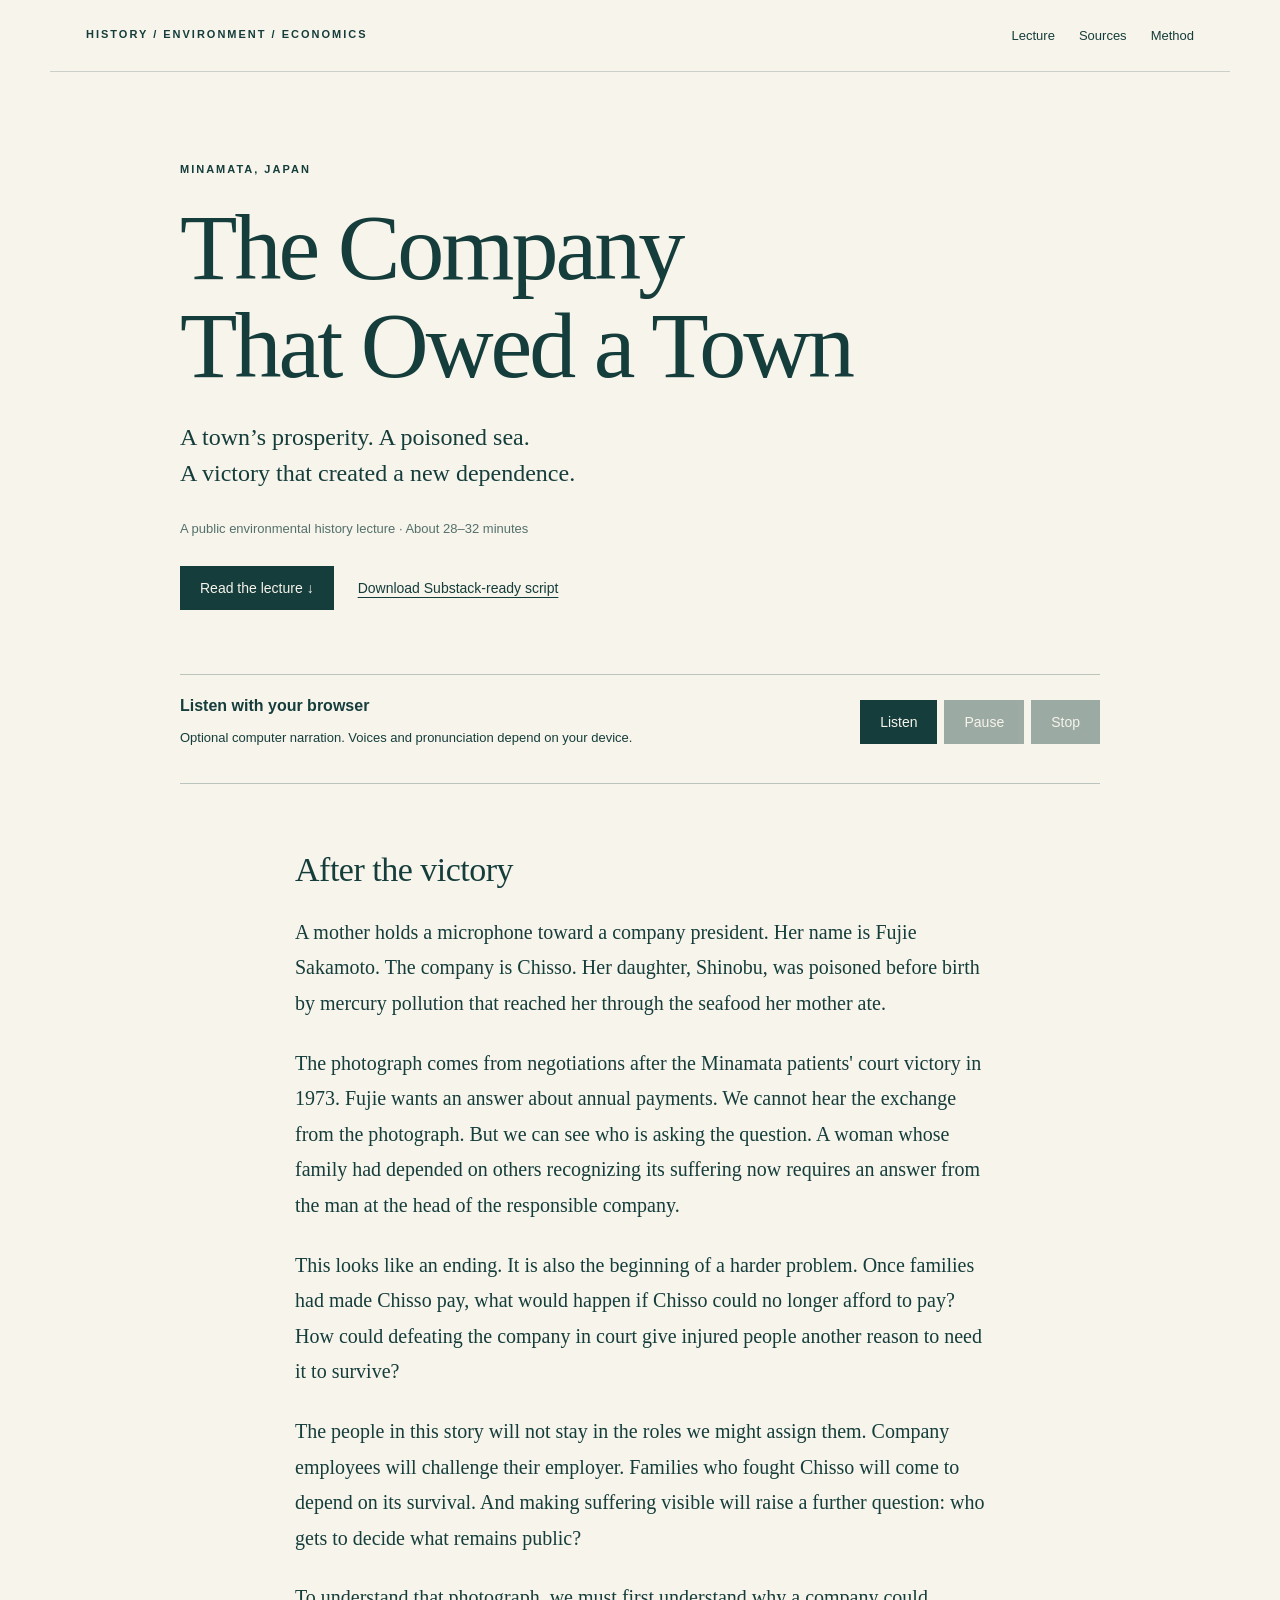
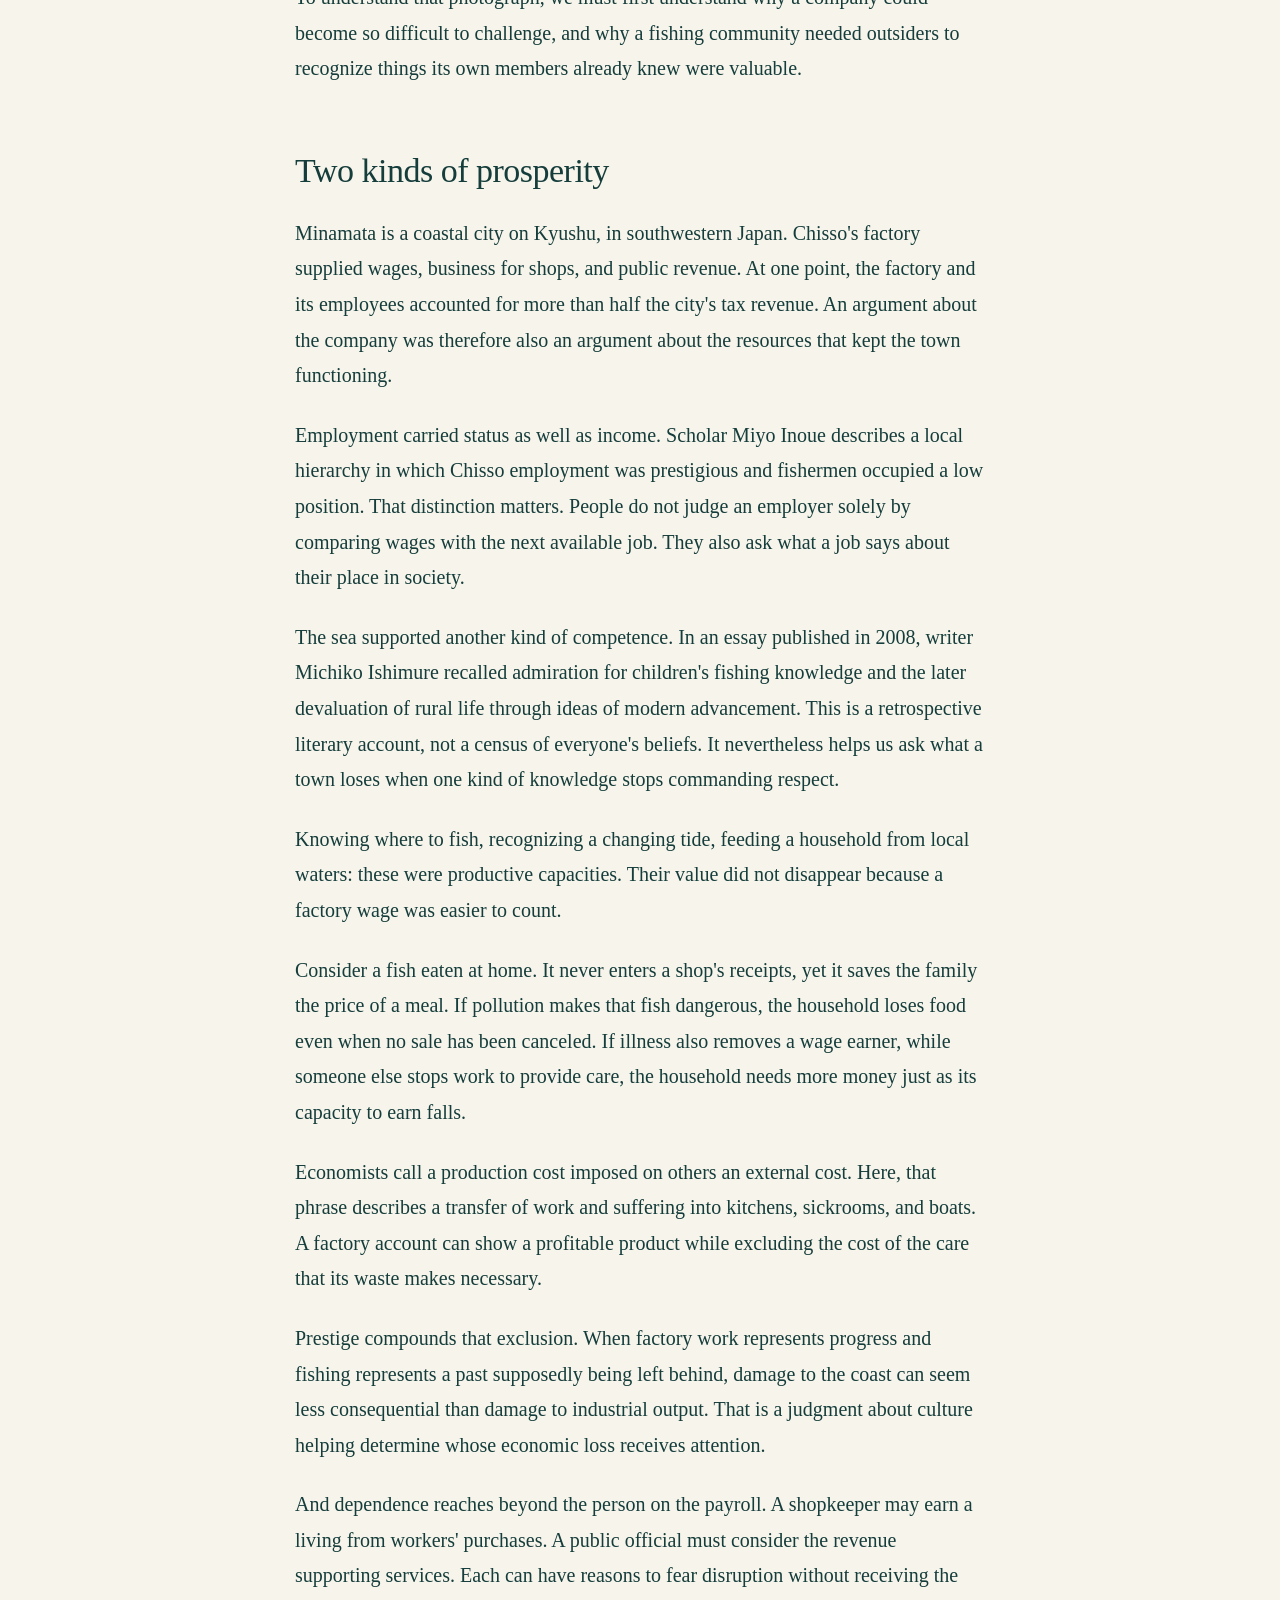
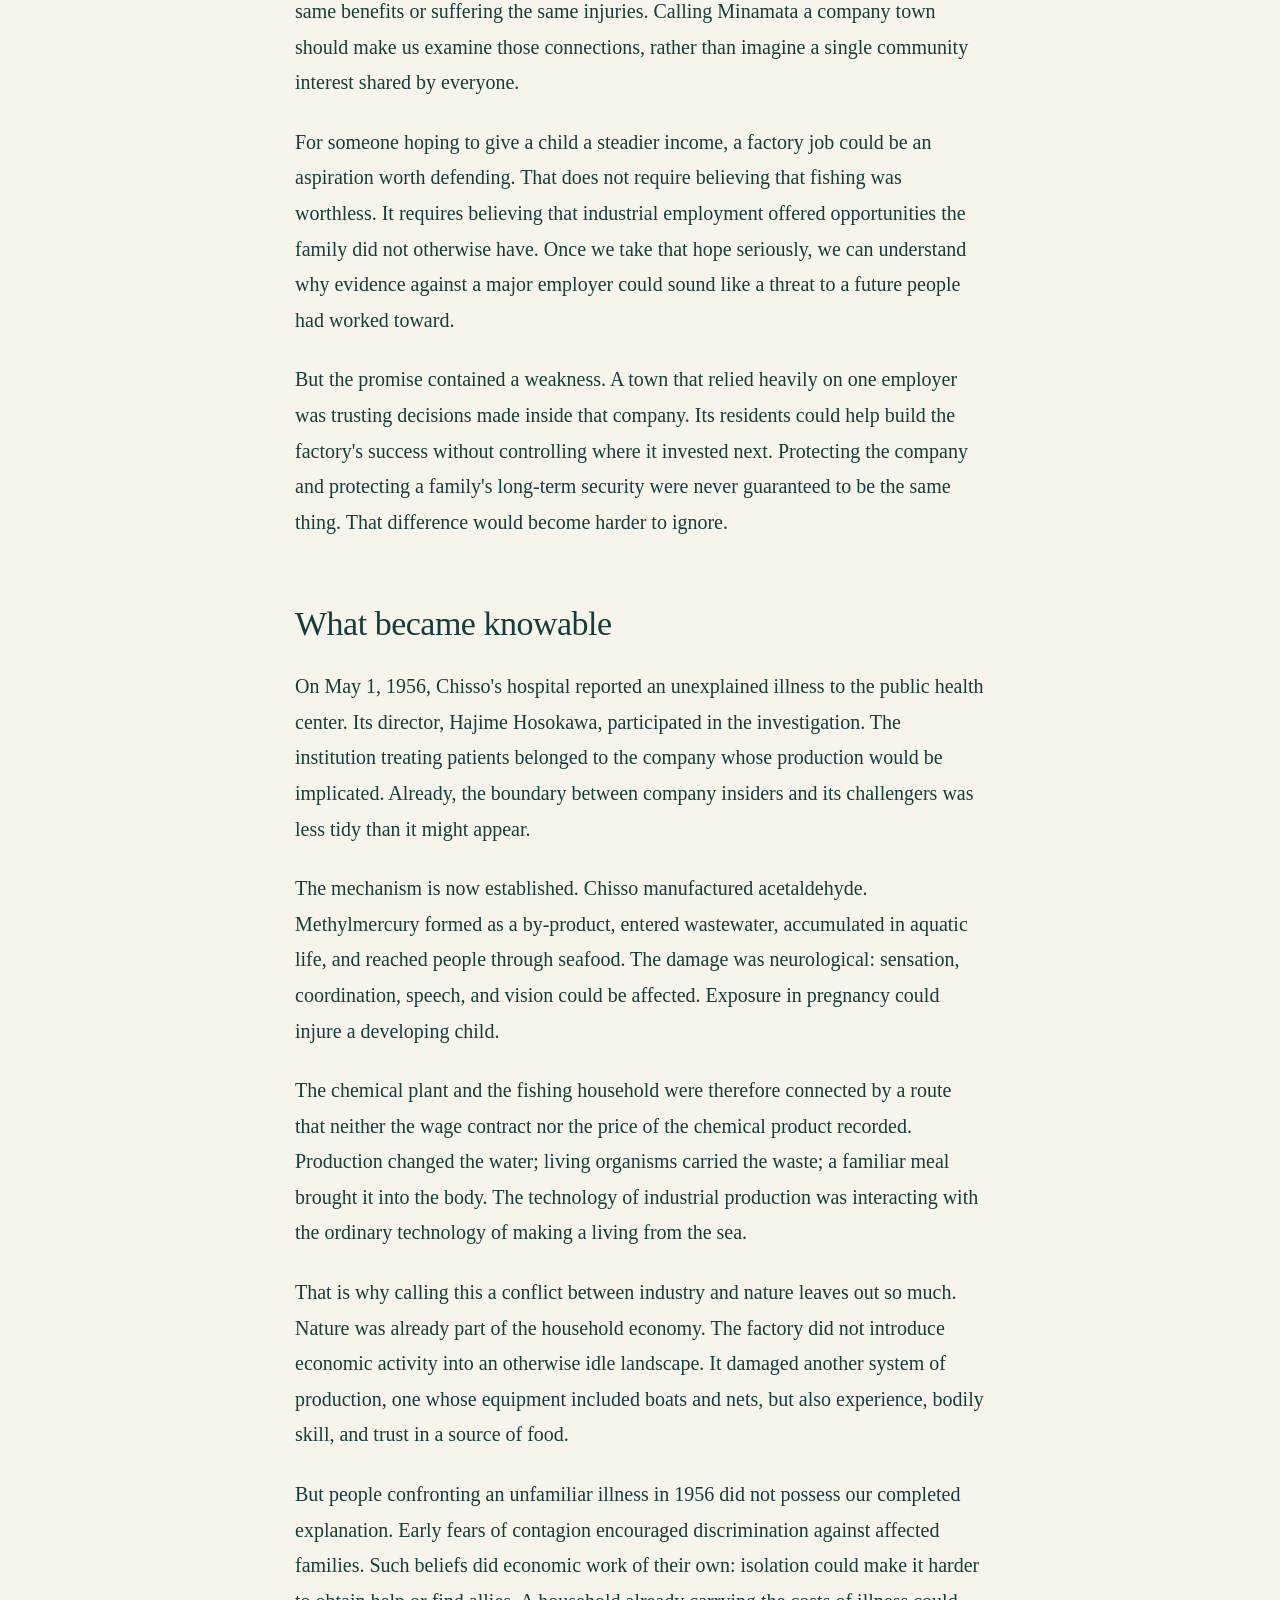
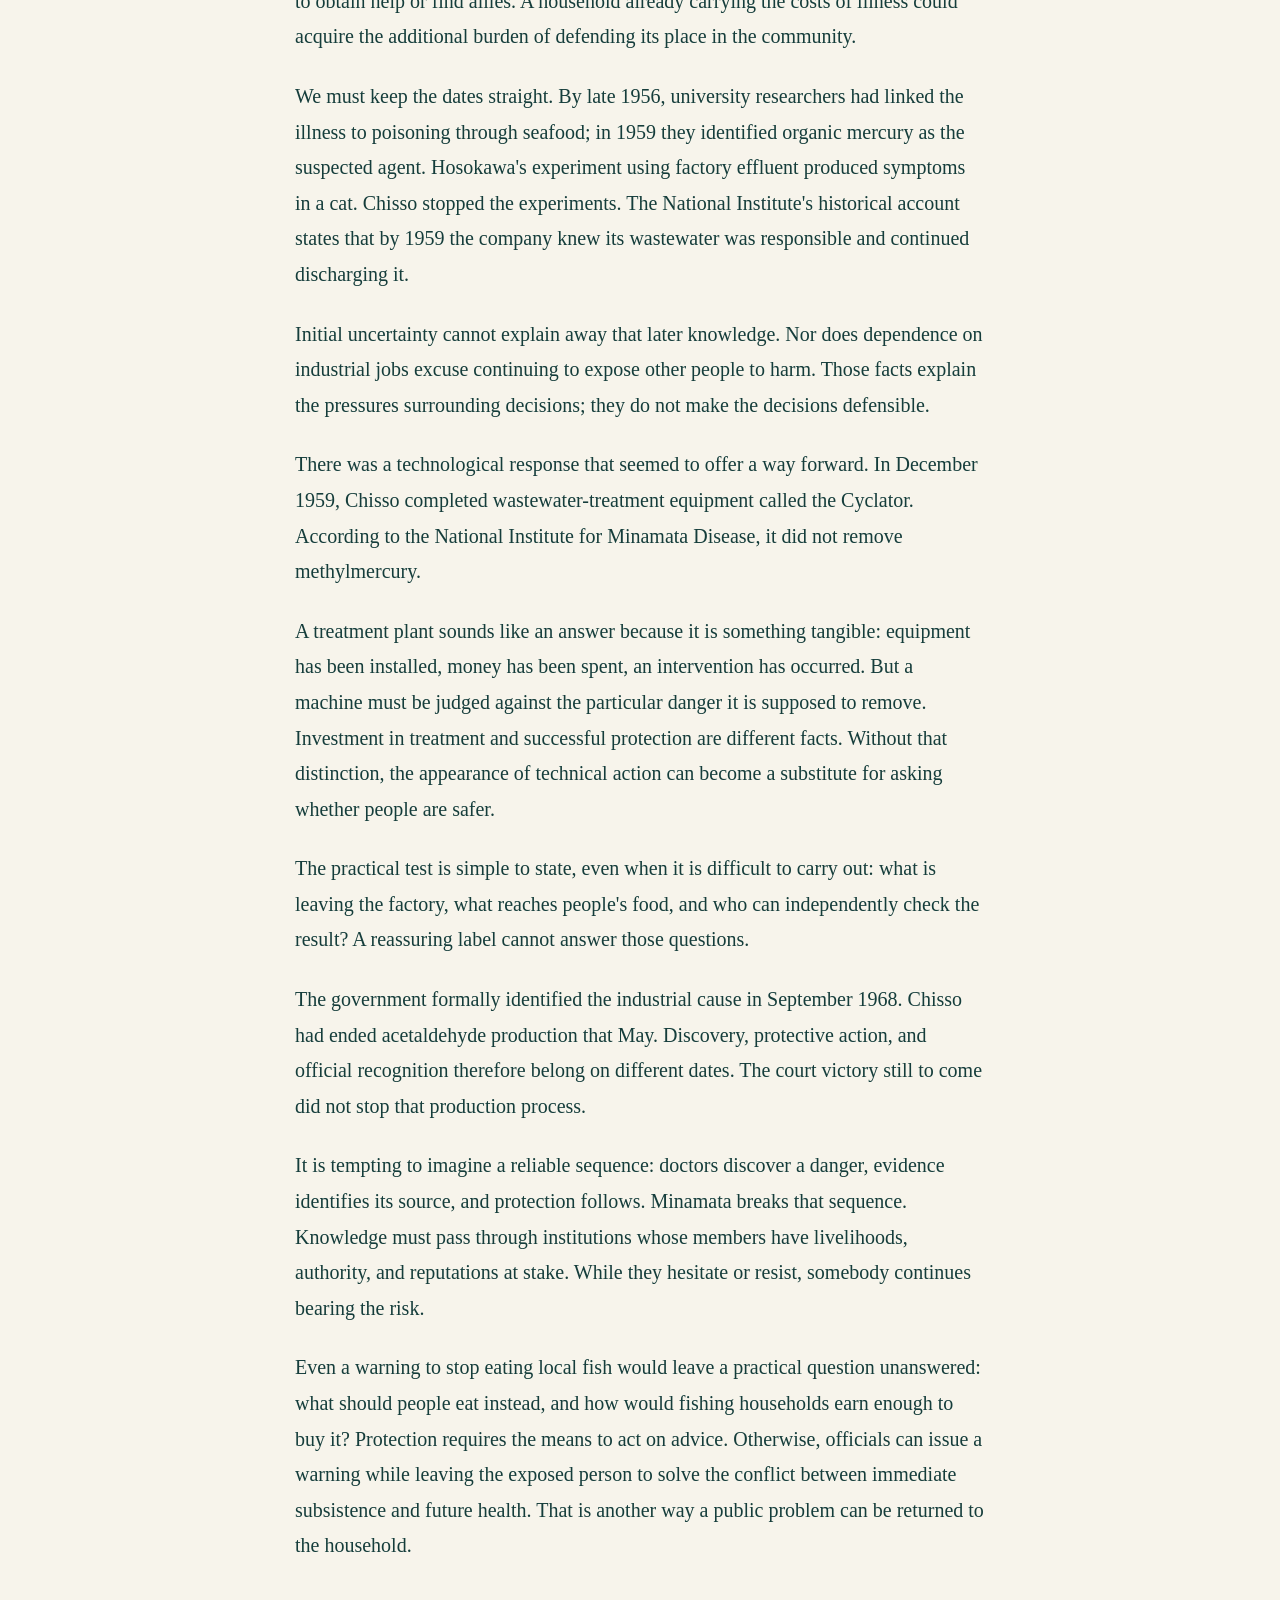
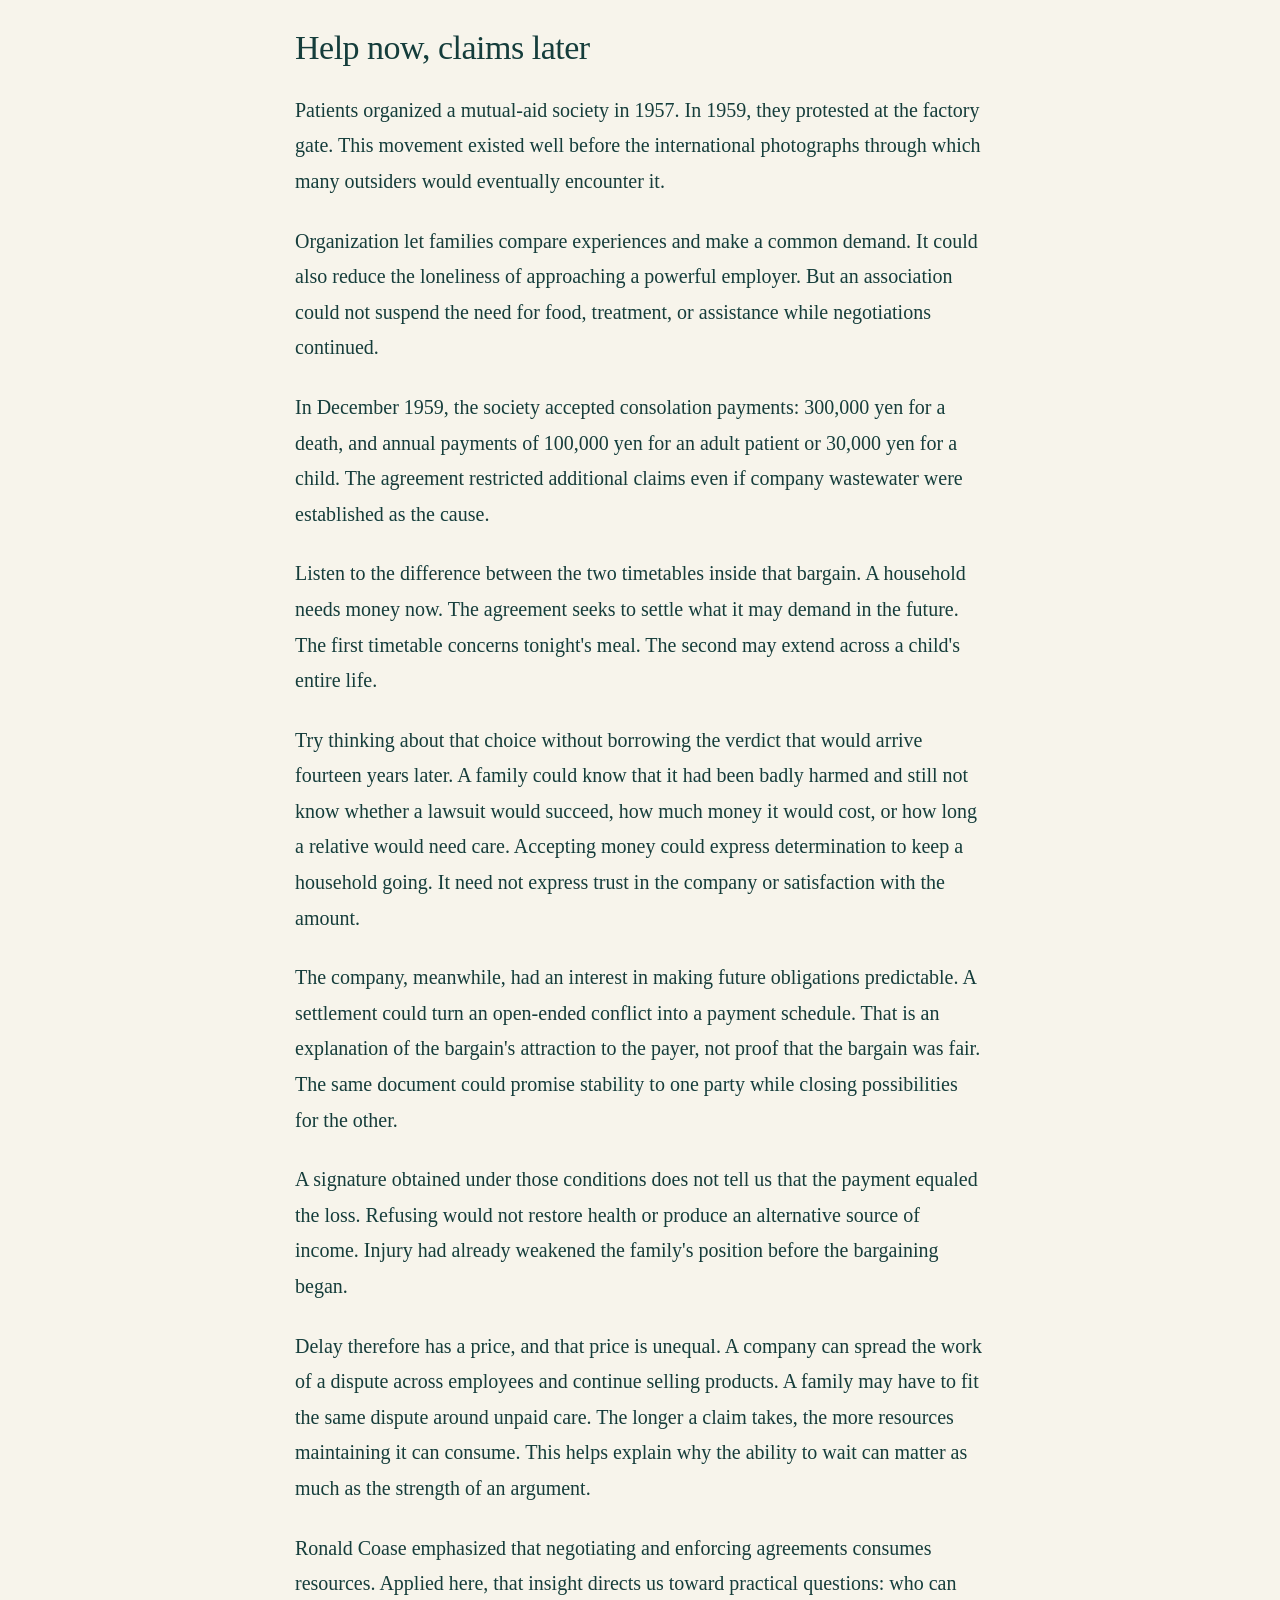
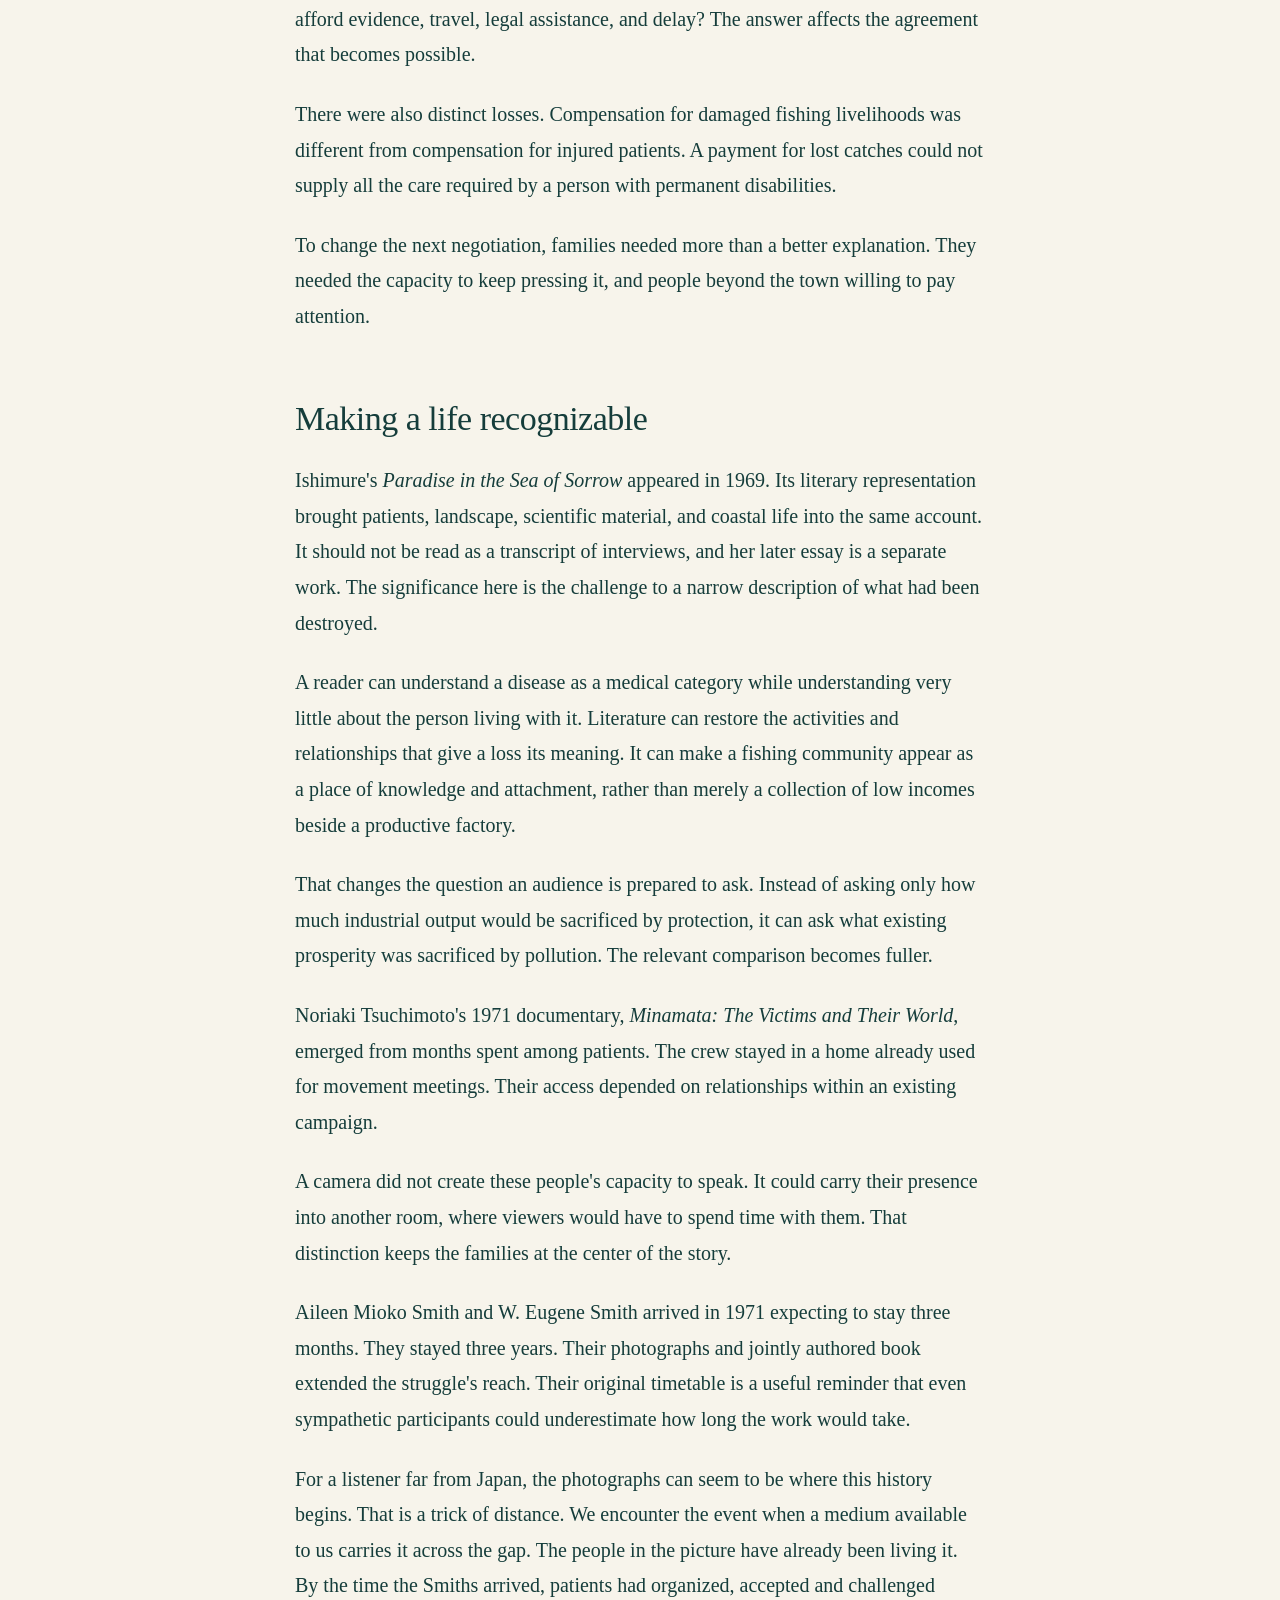
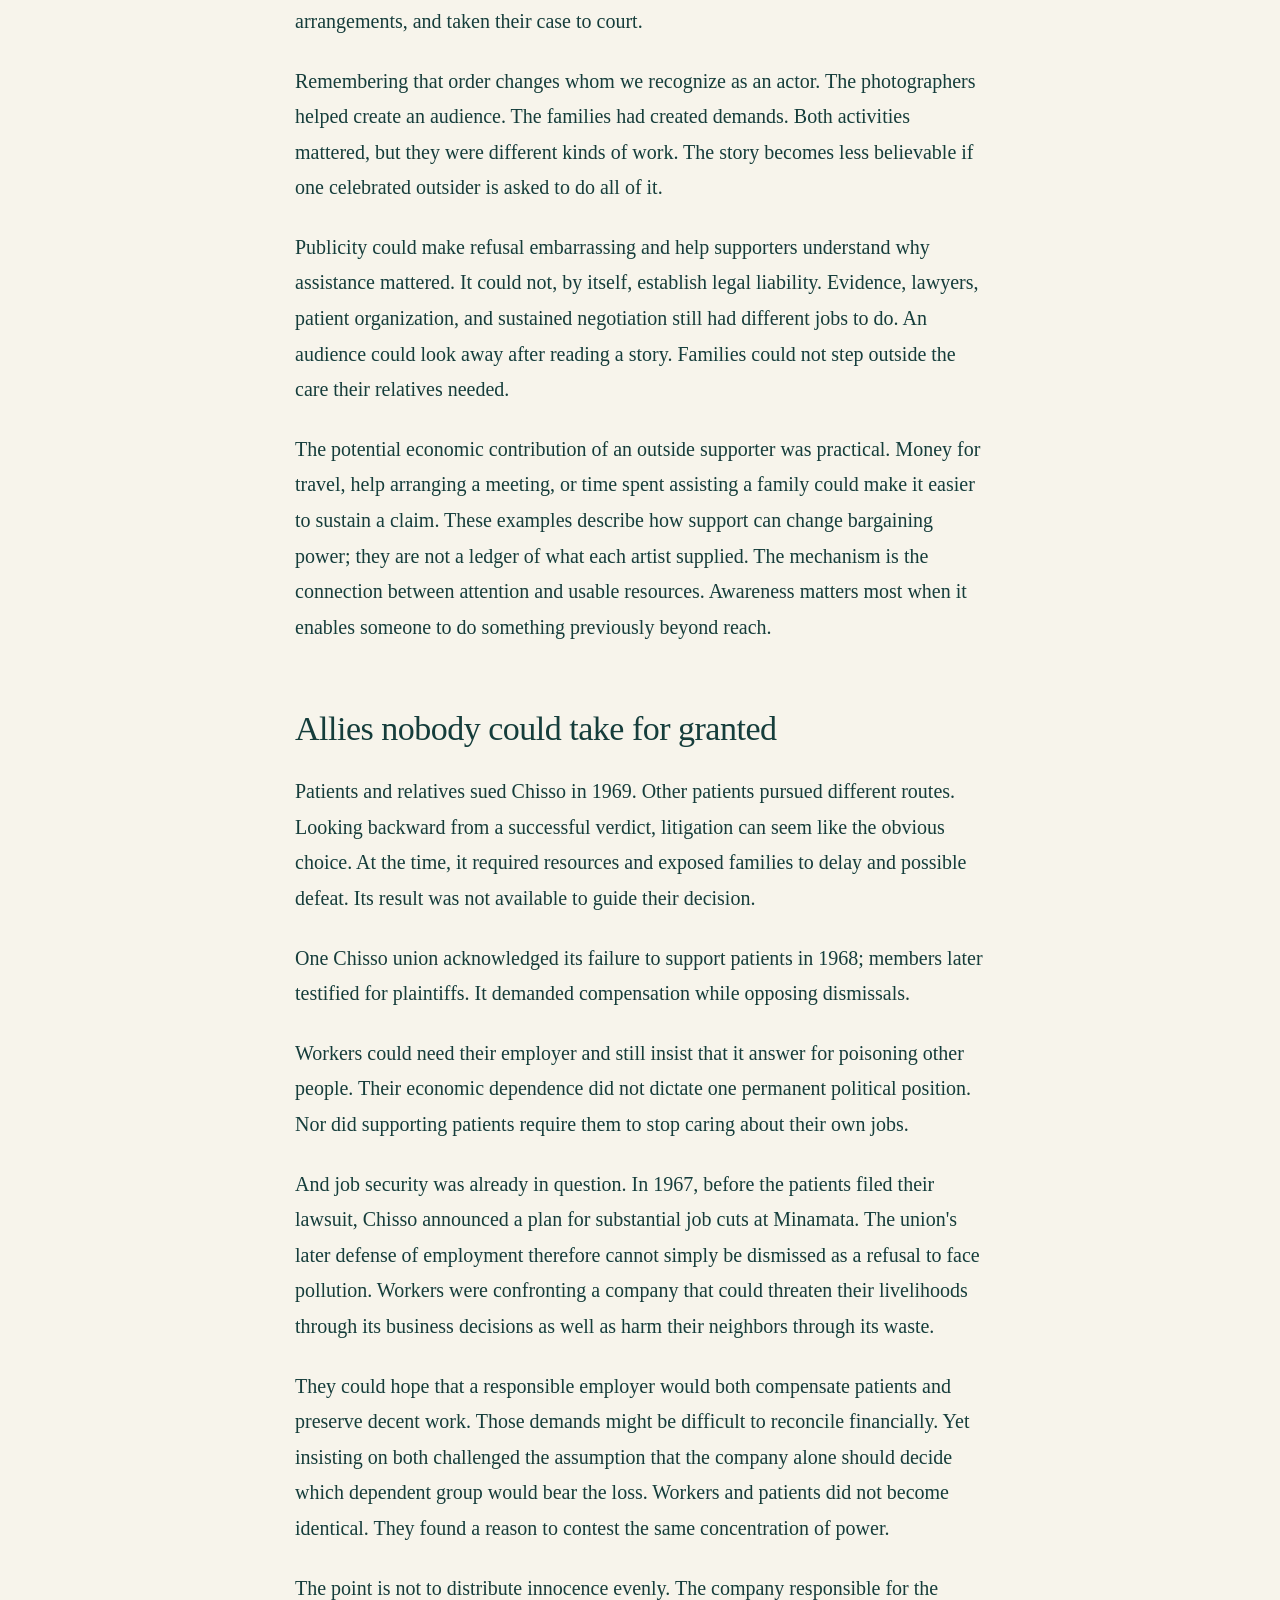
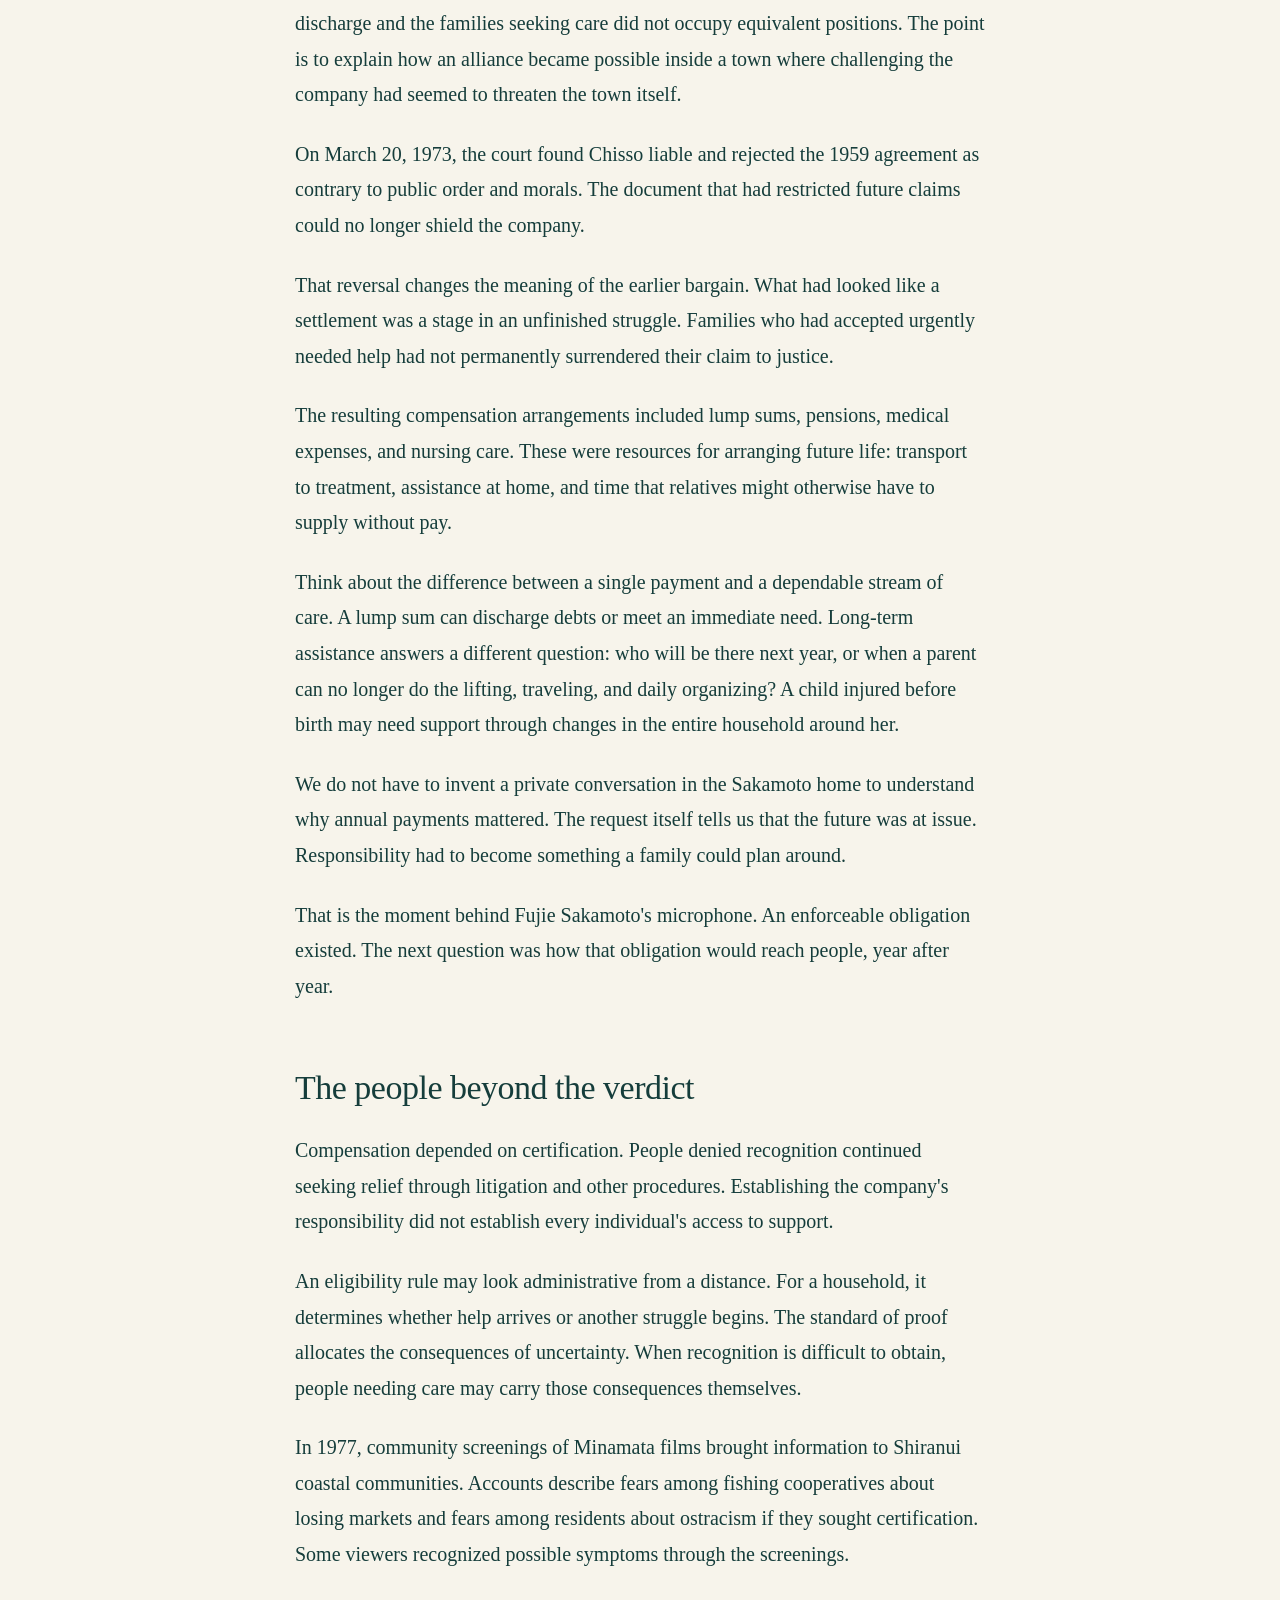
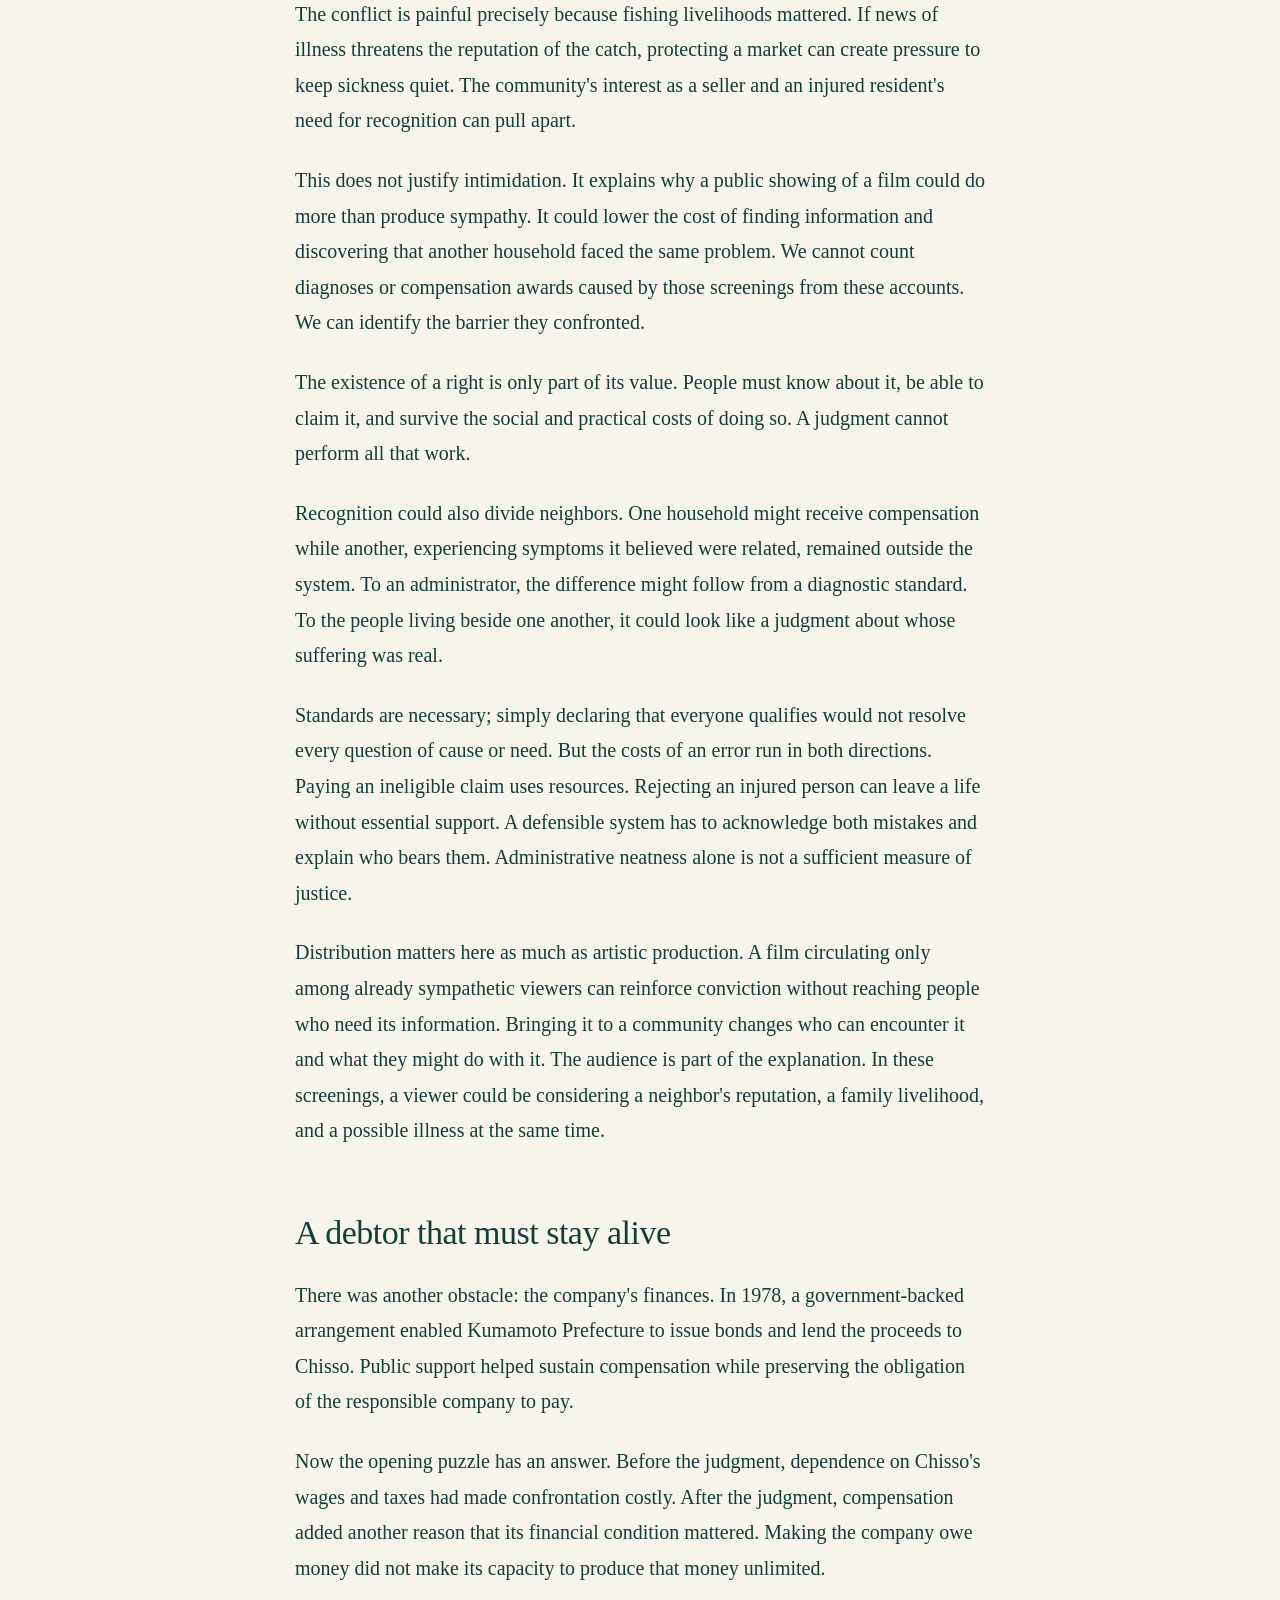
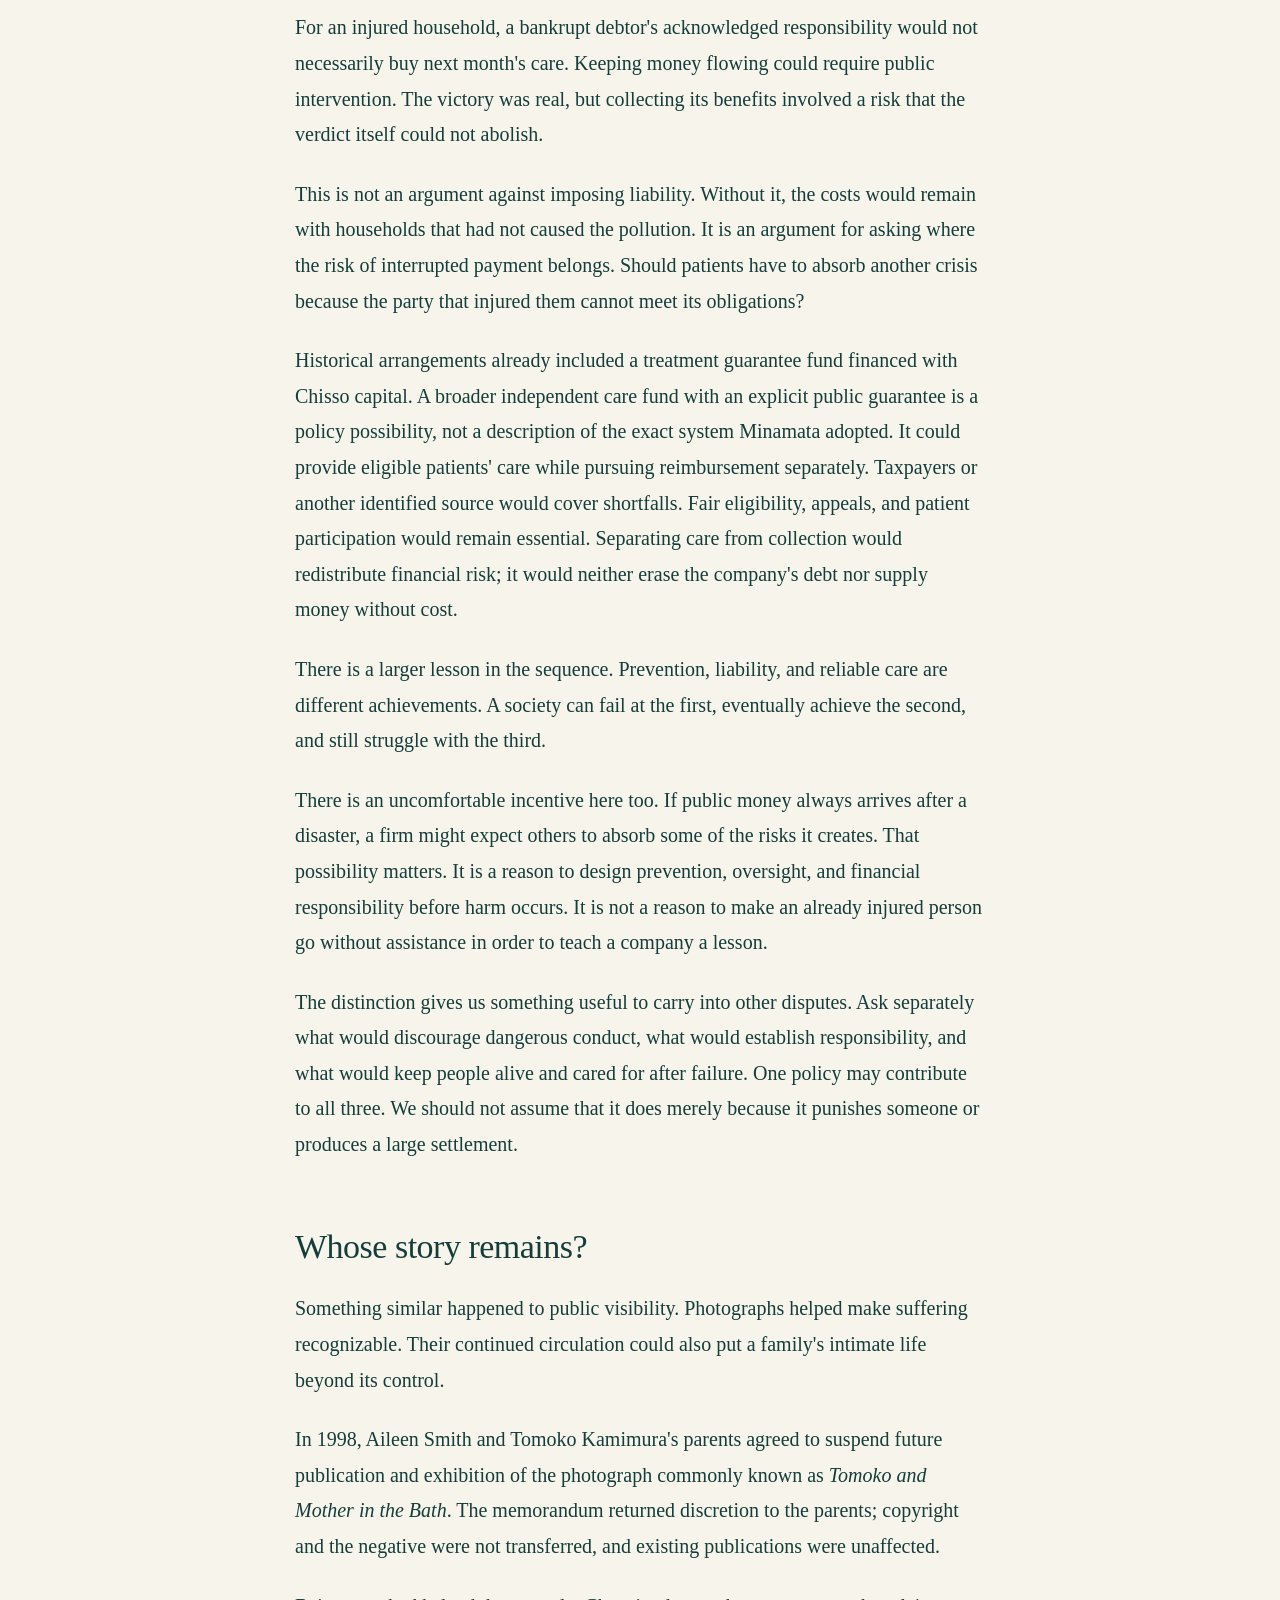
==== minamata-lecture/index.html @ d7a11fad "Add revised Minamata lecture, scripts, and browser narration" ====
<!doctype html><html lang="en"><head><meta charset="utf-8"><meta name="viewport" content="width=device-width,initial-scale=1"><meta name="description" content="An environmental economics lecture about Minamata, cultural change, and why compensation could not finish the work of justice."><title>The Company That Owed a Town</title><link rel="stylesheet" href="style.css"></head><body><a class="skip" href="#lecture">Skip to lecture</a><header><a class="brand" href="#">HISTORY / ENVIRONMENT / ECONOMICS</a><nav><a href="#lecture">Lecture</a><a href="#sources">Sources</a><a href="#method">Method</a></nav></header><main><section class="hero"><p class="eyebrow">MINAMATA, JAPAN</p><h1>The Company<br>That Owed a Town</h1><p class="dek">A town’s prosperity. A poisoned sea.<br>A victory that created a new dependence.</p><div class="meta">A public environmental history lecture · About 28–32 minutes</div><a class="primary" href="#lecture">Read the lecture <span aria-hidden="true">↓</span></a><a class="download" href="substack-ready.md" download>Download Substack-ready script</a></section><section class="audio" aria-label="Browser narration"><div><strong>Listen with your browser</strong><p>Optional computer narration. Voices and pronunciation depend on your device.</p></div><div class="controls"><button id="listen">Listen</button><button id="pause" disabled>Pause</button><button id="stop" disabled>Stop</button></div><p id="audio-status" role="status"></p></section><article id="lecture"><h2 id="section-1">After the victory</h2>
<p>A mother holds a microphone toward a company president. Her name is Fujie Sakamoto. The company is Chisso. Her daughter, Shinobu, was poisoned before birth by mercury pollution that reached her through the seafood her mother ate.</p>
<p>The photograph comes from negotiations after the Minamata patients' court victory in 1973. Fujie wants an answer about annual payments. We cannot hear the exchange from the photograph. But we can see who is asking the question. A woman whose family had depended on others recognizing its suffering now requires an answer from the man at the head of the responsible company.</p>
<p>This looks like an ending. It is also the beginning of a harder problem. Once families had made Chisso pay, what would happen if Chisso could no longer afford to pay? How could defeating the company in court give injured people another reason to need it to survive?</p>
<p>The people in this story will not stay in the roles we might assign them. Company employees will challenge their employer. Families who fought Chisso will come to depend on its survival. And making suffering visible will raise a further question: who gets to decide what remains public?</p>
<p>To understand that photograph, we must first understand why a company could become so difficult to challenge, and why a fishing community needed outsiders to recognize things its own members already knew were valuable.</p>
<h2 id="section-2">Two kinds of prosperity</h2>
<p>Minamata is a coastal city on Kyushu, in southwestern Japan. Chisso's factory supplied wages, business for shops, and public revenue. At one point, the factory and its employees accounted for more than half the city's tax revenue. An argument about the company was therefore also an argument about the resources that kept the town functioning.</p>
<p>Employment carried status as well as income. Scholar Miyo Inoue describes a local hierarchy in which Chisso employment was prestigious and fishermen occupied a low position. That distinction matters. People do not judge an employer solely by comparing wages with the next available job. They also ask what a job says about their place in society.</p>
<p>The sea supported another kind of competence. In an essay published in 2008, writer Michiko Ishimure recalled admiration for children's fishing knowledge and the later devaluation of rural life through ideas of modern advancement. This is a retrospective literary account, not a census of everyone's beliefs. It nevertheless helps us ask what a town loses when one kind of knowledge stops commanding respect.</p>
<p>Knowing where to fish, recognizing a changing tide, feeding a household from local waters: these were productive capacities. Their value did not disappear because a factory wage was easier to count.</p>
<p>Consider a fish eaten at home. It never enters a shop's receipts, yet it saves the family the price of a meal. If pollution makes that fish dangerous, the household loses food even when no sale has been canceled. If illness also removes a wage earner, while someone else stops work to provide care, the household needs more money just as its capacity to earn falls.</p>
<p>Economists call a production cost imposed on others an external cost. Here, that phrase describes a transfer of work and suffering into kitchens, sickrooms, and boats. A factory account can show a profitable product while excluding the cost of the care that its waste makes necessary.</p>
<p>Prestige compounds that exclusion. When factory work represents progress and fishing represents a past supposedly being left behind, damage to the coast can seem less consequential than damage to industrial output. That is a judgment about culture helping determine whose economic loss receives attention.</p>
<p>And dependence reaches beyond the person on the payroll. A shopkeeper may earn a living from workers' purchases. A public official must consider the revenue supporting services. Each can have reasons to fear disruption without receiving the same benefits or suffering the same injuries. Calling Minamata a company town should make us examine those connections, rather than imagine a single community interest shared by everyone.</p>
<p>For someone hoping to give a child a steadier income, a factory job could be an aspiration worth defending. That does not require believing that fishing was worthless. It requires believing that industrial employment offered opportunities the family did not otherwise have. Once we take that hope seriously, we can understand why evidence against a major employer could sound like a threat to a future people had worked toward.</p>
<p>But the promise contained a weakness. A town that relied heavily on one employer was trusting decisions made inside that company. Its residents could help build the factory's success without controlling where it invested next. Protecting the company and protecting a family's long-term security were never guaranteed to be the same thing. That difference would become harder to ignore.</p>
<h2 id="section-3">What became knowable</h2>
<p>On May 1, 1956, Chisso's hospital reported an unexplained illness to the public health center. Its director, Hajime Hosokawa, participated in the investigation. The institution treating patients belonged to the company whose production would be implicated. Already, the boundary between company insiders and its challengers was less tidy than it might appear.</p>
<p>The mechanism is now established. Chisso manufactured acetaldehyde. Methylmercury formed as a by-product, entered wastewater, accumulated in aquatic life, and reached people through seafood. The damage was neurological: sensation, coordination, speech, and vision could be affected. Exposure in pregnancy could injure a developing child.</p>
<p>The chemical plant and the fishing household were therefore connected by a route that neither the wage contract nor the price of the chemical product recorded. Production changed the water; living organisms carried the waste; a familiar meal brought it into the body. The technology of industrial production was interacting with the ordinary technology of making a living from the sea.</p>
<p>That is why calling this a conflict between industry and nature leaves out so much. Nature was already part of the household economy. The factory did not introduce economic activity into an otherwise idle landscape. It damaged another system of production, one whose equipment included boats and nets, but also experience, bodily skill, and trust in a source of food.</p>
<p>But people confronting an unfamiliar illness in 1956 did not possess our completed explanation. Early fears of contagion encouraged discrimination against affected families. Such beliefs did economic work of their own: isolation could make it harder to obtain help or find allies. A household already carrying the costs of illness could acquire the additional burden of defending its place in the community.</p>
<p>We must keep the dates straight. By late 1956, university researchers had linked the illness to poisoning through seafood; in 1959 they identified organic mercury as the suspected agent. Hosokawa's experiment using factory effluent produced symptoms in a cat. Chisso stopped the experiments. The National Institute's historical account states that by 1959 the company knew its wastewater was responsible and continued discharging it.</p>
<p>Initial uncertainty cannot explain away that later knowledge. Nor does dependence on industrial jobs excuse continuing to expose other people to harm. Those facts explain the pressures surrounding decisions; they do not make the decisions defensible.</p>
<p>There was a technological response that seemed to offer a way forward. In December 1959, Chisso completed wastewater-treatment equipment called the Cyclator. According to the National Institute for Minamata Disease, it did not remove methylmercury.</p>
<p>A treatment plant sounds like an answer because it is something tangible: equipment has been installed, money has been spent, an intervention has occurred. But a machine must be judged against the particular danger it is supposed to remove. Investment in treatment and successful protection are different facts. Without that distinction, the appearance of technical action can become a substitute for asking whether people are safer.</p>
<p>The practical test is simple to state, even when it is difficult to carry out: what is leaving the factory, what reaches people's food, and who can independently check the result? A reassuring label cannot answer those questions.</p>
<p>The government formally identified the industrial cause in September 1968. Chisso had ended acetaldehyde production that May. Discovery, protective action, and official recognition therefore belong on different dates. The court victory still to come did not stop that production process.</p>
<p>It is tempting to imagine a reliable sequence: doctors discover a danger, evidence identifies its source, and protection follows. Minamata breaks that sequence. Knowledge must pass through institutions whose members have livelihoods, authority, and reputations at stake. While they hesitate or resist, somebody continues bearing the risk.</p>
<p>Even a warning to stop eating local fish would leave a practical question unanswered: what should people eat instead, and how would fishing households earn enough to buy it? Protection requires the means to act on advice. Otherwise, officials can issue a warning while leaving the exposed person to solve the conflict between immediate subsistence and future health. That is another way a public problem can be returned to the household.</p>
<h2 id="section-4">Help now, claims later</h2>
<p>Patients organized a mutual-aid society in 1957. In 1959, they protested at the factory gate. This movement existed well before the international photographs through which many outsiders would eventually encounter it.</p>
<p>Organization let families compare experiences and make a common demand. It could also reduce the loneliness of approaching a powerful employer. But an association could not suspend the need for food, treatment, or assistance while negotiations continued.</p>
<p>In December 1959, the society accepted consolation payments: 300,000 yen for a death, and annual payments of 100,000 yen for an adult patient or 30,000 yen for a child. The agreement restricted additional claims even if company wastewater were established as the cause.</p>
<p>Listen to the difference between the two timetables inside that bargain. A household needs money now. The agreement seeks to settle what it may demand in the future. The first timetable concerns tonight's meal. The second may extend across a child's entire life.</p>
<p>Try thinking about that choice without borrowing the verdict that would arrive fourteen years later. A family could know that it had been badly harmed and still not know whether a lawsuit would succeed, how much money it would cost, or how long a relative would need care. Accepting money could express determination to keep a household going. It need not express trust in the company or satisfaction with the amount.</p>
<p>The company, meanwhile, had an interest in making future obligations predictable. A settlement could turn an open-ended conflict into a payment schedule. That is an explanation of the bargain's attraction to the payer, not proof that the bargain was fair. The same document could promise stability to one party while closing possibilities for the other.</p>
<p>A signature obtained under those conditions does not tell us that the payment equaled the loss. Refusing would not restore health or produce an alternative source of income. Injury had already weakened the family's position before the bargaining began.</p>
<p>Delay therefore has a price, and that price is unequal. A company can spread the work of a dispute across employees and continue selling products. A family may have to fit the same dispute around unpaid care. The longer a claim takes, the more resources maintaining it can consume. This helps explain why the ability to wait can matter as much as the strength of an argument.</p>
<p>Ronald Coase emphasized that negotiating and enforcing agreements consumes resources. Applied here, that insight directs us toward practical questions: who can afford evidence, travel, legal assistance, and delay? The answer affects the agreement that becomes possible.</p>
<p>There were also distinct losses. Compensation for damaged fishing livelihoods was different from compensation for injured patients. A payment for lost catches could not supply all the care required by a person with permanent disabilities.</p>
<p>To change the next negotiation, families needed more than a better explanation. They needed the capacity to keep pressing it, and people beyond the town willing to pay attention.</p>
<h2 id="section-5">Making a life recognizable</h2>
<p>Ishimure's <em>Paradise in the Sea of Sorrow</em> appeared in 1969. Its literary representation brought patients, landscape, scientific material, and coastal life into the same account. It should not be read as a transcript of interviews, and her later essay is a separate work. The significance here is the challenge to a narrow description of what had been destroyed.</p>
<p>A reader can understand a disease as a medical category while understanding very little about the person living with it. Literature can restore the activities and relationships that give a loss its meaning. It can make a fishing community appear as a place of knowledge and attachment, rather than merely a collection of low incomes beside a productive factory.</p>
<p>That changes the question an audience is prepared to ask. Instead of asking only how much industrial output would be sacrificed by protection, it can ask what existing prosperity was sacrificed by pollution. The relevant comparison becomes fuller.</p>
<p>Noriaki Tsuchimoto's 1971 documentary, <em>Minamata: The Victims and Their World</em>, emerged from months spent among patients. The crew stayed in a home already used for movement meetings. Their access depended on relationships within an existing campaign.</p>
<p>A camera did not create these people's capacity to speak. It could carry their presence into another room, where viewers would have to spend time with them. That distinction keeps the families at the center of the story.</p>
<p>Aileen Mioko Smith and W. Eugene Smith arrived in 1971 expecting to stay three months. They stayed three years. Their photographs and jointly authored book extended the struggle's reach. Their original timetable is a useful reminder that even sympathetic participants could underestimate how long the work would take.</p>
<p>For a listener far from Japan, the photographs can seem to be where this history begins. That is a trick of distance. We encounter the event when a medium available to us carries it across the gap. The people in the picture have already been living it. By the time the Smiths arrived, patients had organized, accepted and challenged arrangements, and taken their case to court.</p>
<p>Remembering that order changes whom we recognize as an actor. The photographers helped create an audience. The families had created demands. Both activities mattered, but they were different kinds of work. The story becomes less believable if one celebrated outsider is asked to do all of it.</p>
<p>Publicity could make refusal embarrassing and help supporters understand why assistance mattered. It could not, by itself, establish legal liability. Evidence, lawyers, patient organization, and sustained negotiation still had different jobs to do. An audience could look away after reading a story. Families could not step outside the care their relatives needed.</p>
<p>The potential economic contribution of an outside supporter was practical. Money for travel, help arranging a meeting, or time spent assisting a family could make it easier to sustain a claim. These examples describe how support can change bargaining power; they are not a ledger of what each artist supplied. The mechanism is the connection between attention and usable resources. Awareness matters most when it enables someone to do something previously beyond reach.</p>
<h2 id="section-6">Allies nobody could take for granted</h2>
<p>Patients and relatives sued Chisso in 1969. Other patients pursued different routes. Looking backward from a successful verdict, litigation can seem like the obvious choice. At the time, it required resources and exposed families to delay and possible defeat. Its result was not available to guide their decision.</p>
<p>One Chisso union acknowledged its failure to support patients in 1968; members later testified for plaintiffs. It demanded compensation while opposing dismissals.</p>
<p>Workers could need their employer and still insist that it answer for poisoning other people. Their economic dependence did not dictate one permanent political position. Nor did supporting patients require them to stop caring about their own jobs.</p>
<p>And job security was already in question. In 1967, before the patients filed their lawsuit, Chisso announced a plan for substantial job cuts at Minamata. The union's later defense of employment therefore cannot simply be dismissed as a refusal to face pollution. Workers were confronting a company that could threaten their livelihoods through its business decisions as well as harm their neighbors through its waste.</p>
<p>They could hope that a responsible employer would both compensate patients and preserve decent work. Those demands might be difficult to reconcile financially. Yet insisting on both challenged the assumption that the company alone should decide which dependent group would bear the loss. Workers and patients did not become identical. They found a reason to contest the same concentration of power.</p>
<p>The point is not to distribute innocence evenly. The company responsible for the discharge and the families seeking care did not occupy equivalent positions. The point is to explain how an alliance became possible inside a town where challenging the company had seemed to threaten the town itself.</p>
<p>On March 20, 1973, the court found Chisso liable and rejected the 1959 agreement as contrary to public order and morals. The document that had restricted future claims could no longer shield the company.</p>
<p>That reversal changes the meaning of the earlier bargain. What had looked like a settlement was a stage in an unfinished struggle. Families who had accepted urgently needed help had not permanently surrendered their claim to justice.</p>
<p>The resulting compensation arrangements included lump sums, pensions, medical expenses, and nursing care. These were resources for arranging future life: transport to treatment, assistance at home, and time that relatives might otherwise have to supply without pay.</p>
<p>Think about the difference between a single payment and a dependable stream of care. A lump sum can discharge debts or meet an immediate need. Long-term assistance answers a different question: who will be there next year, or when a parent can no longer do the lifting, traveling, and daily organizing? A child injured before birth may need support through changes in the entire household around her.</p>
<p>We do not have to invent a private conversation in the Sakamoto home to understand why annual payments mattered. The request itself tells us that the future was at issue. Responsibility had to become something a family could plan around.</p>
<p>That is the moment behind Fujie Sakamoto's microphone. An enforceable obligation existed. The next question was how that obligation would reach people, year after year.</p>
<h2 id="section-7">The people beyond the verdict</h2>
<p>Compensation depended on certification. People denied recognition continued seeking relief through litigation and other procedures. Establishing the company's responsibility did not establish every individual's access to support.</p>
<p>An eligibility rule may look administrative from a distance. For a household, it determines whether help arrives or another struggle begins. The standard of proof allocates the consequences of uncertainty. When recognition is difficult to obtain, people needing care may carry those consequences themselves.</p>
<p>In 1977, community screenings of Minamata films brought information to Shiranui coastal communities. Accounts describe fears among fishing cooperatives about losing markets and fears among residents about ostracism if they sought certification. Some viewers recognized possible symptoms through the screenings.</p>
<p>The conflict is painful precisely because fishing livelihoods mattered. If news of illness threatens the reputation of the catch, protecting a market can create pressure to keep sickness quiet. The community's interest as a seller and an injured resident's need for recognition can pull apart.</p>
<p>This does not justify intimidation. It explains why a public showing of a film could do more than produce sympathy. It could lower the cost of finding information and discovering that another household faced the same problem. We cannot count diagnoses or compensation awards caused by those screenings from these accounts. We can identify the barrier they confronted.</p>
<p>The existence of a right is only part of its value. People must know about it, be able to claim it, and survive the social and practical costs of doing so. A judgment cannot perform all that work.</p>
<p>Recognition could also divide neighbors. One household might receive compensation while another, experiencing symptoms it believed were related, remained outside the system. To an administrator, the difference might follow from a diagnostic standard. To the people living beside one another, it could look like a judgment about whose suffering was real.</p>
<p>Standards are necessary; simply declaring that everyone qualifies would not resolve every question of cause or need. But the costs of an error run in both directions. Paying an ineligible claim uses resources. Rejecting an injured person can leave a life without essential support. A defensible system has to acknowledge both mistakes and explain who bears them. Administrative neatness alone is not a sufficient measure of justice.</p>
<p>Distribution matters here as much as artistic production. A film circulating only among already sympathetic viewers can reinforce conviction without reaching people who need its information. Bringing it to a community changes who can encounter it and what they might do with it. The audience is part of the explanation. In these screenings, a viewer could be considering a neighbor's reputation, a family livelihood, and a possible illness at the same time.</p>
<h2 id="section-8">A debtor that must stay alive</h2>
<p>There was another obstacle: the company's finances. In 1978, a government-backed arrangement enabled Kumamoto Prefecture to issue bonds and lend the proceeds to Chisso. Public support helped sustain compensation while preserving the obligation of the responsible company to pay.</p>
<p>Now the opening puzzle has an answer. Before the judgment, dependence on Chisso's wages and taxes had made confrontation costly. After the judgment, compensation added another reason that its financial condition mattered. Making the company owe money did not make its capacity to produce that money unlimited.</p>
<p>For an injured household, a bankrupt debtor's acknowledged responsibility would not necessarily buy next month's care. Keeping money flowing could require public intervention. The victory was real, but collecting its benefits involved a risk that the verdict itself could not abolish.</p>
<p>This is not an argument against imposing liability. Without it, the costs would remain with households that had not caused the pollution. It is an argument for asking where the risk of interrupted payment belongs. Should patients have to absorb another crisis because the party that injured them cannot meet its obligations?</p>
<p>Historical arrangements already included a treatment guarantee fund financed with Chisso capital. A broader independent care fund with an explicit public guarantee is a policy possibility, not a description of the exact system Minamata adopted. It could provide eligible patients' care while pursuing reimbursement separately. Taxpayers or another identified source would cover shortfalls. Fair eligibility, appeals, and patient participation would remain essential. Separating care from collection would redistribute financial risk; it would neither erase the company's debt nor supply money without cost.</p>
<p>There is a larger lesson in the sequence. Prevention, liability, and reliable care are different achievements. A society can fail at the first, eventually achieve the second, and still struggle with the third.</p>
<p>There is an uncomfortable incentive here too. If public money always arrives after a disaster, a firm might expect others to absorb some of the risks it creates. That possibility matters. It is a reason to design prevention, oversight, and financial responsibility before harm occurs. It is not a reason to make an already injured person go without assistance in order to teach a company a lesson.</p>
<p>The distinction gives us something useful to carry into other disputes. Ask separately what would discourage dangerous conduct, what would establish responsibility, and what would keep people alive and cared for after failure. One policy may contribute to all three. We should not assume that it does merely because it punishes someone or produces a large settlement.</p>
<h2 id="section-9">Whose story remains?</h2>
<p>Something similar happened to public visibility. Photographs helped make suffering recognizable. Their continued circulation could also put a family's intimate life beyond its control.</p>
<p>In 1998, Aileen Smith and Tomoko Kamimura's parents agreed to suspend future publication and exhibition of the photograph commonly known as <em>Tomoko and Mother in the Bath</em>. The memorandum returned discretion to the parents; copyright and the negative were not transferred, and existing publications were unaffected.</p>
<p>Being seen had helped the struggle. Choosing how to be seen was another claim to authority. A family need not remain permanently available as an emblem because others once learned something important from its image.</p>
<p>The later feature film <em>Minamata</em> offers another complication. Aileen welcomed its ability to bring new people into the conversation, while distinguishing its emotional force from documentary accuracy. Celebrity can attract an audience; a story centered on a famous photographer can also move the organizers toward its margins. Her response gives us reason to consider both consequences without dismissing the film or treating it as historical evidence.</p>
<p>Return, finally, to Fujie holding the microphone. At first we saw a victim questioning an executive. Now we can recognize more: the years needed to make that question answerable, the financial arrangements needed to sustain the answer, and the family's authority to decide how its life would be represented.</p>
<p>The company owed compensation. The people it harmed also needed dependable care and the power to speak on their own terms. A compelling photograph can bring us to their history. Listening through that history should change what we understand the photograph to demand.</p></article><section class="endnotes" id="sources"><p class="eyebrow">FOLLOW THE EVIDENCE</p><h2>Sources & further reading</h2><p>The annotated version connects claims to supporting sources and distinguishes historical events from the proposed care arrangement.</p><a href="annotated-lecture.md" download>Download the annotated lecture</a><ul><li><a href="https://kyotojournal.org/insights-from-asia/aileen-mioko-smith-pt1/">Opening photograph and caption</a></li><li><a href="https://nimd.env.go.jp/archives/english/minamata_disease_in_depth/">National Institute for Minamata Disease: background</a></li><li><a href="https://escholarship.org/content/qt2m404199/qt2m404199.pdf">Inoue dissertation, 2018</a></li><li><a href="https://apjjf.org/ishimure-michiko/2732/article">Ishimure's later essay and introduction</a></li><li><a href="https://nimd.env.go.jp/syakai/webversion/pdfversion/e024038_chap2.pdf">Investigation history</a></li><li><a href="https://www.env.go.jp/en/chemi/hs/minamata2002/ch2.html">Industrial cause</a></li><li><a href="https://www.env.go.jp/en/chemi/hs/minamata2002/ch3.html">medical account</a></li><li><a href="https://nimd.env.go.jp/english/qa/medicine/">National Institute: medical questions</a></li><li><a href="https://nimd.env.go.jp/archives/english/minamata_disease_in_depth/cause_investigation/">Cause investigation</a></li><li><a href="https://gkbn.kumagaku.ac.jp/minamata/en/marchives/chronology/page/3/">Chronology</a></li><li><a href="https://gkbn.kumagaku.ac.jp/minamata/en/marchives/chronology/page/2/">Early movement chronology</a></li><li><a href="https://www.pref.kumamoto.jp/uploaded/attachment/17889.pdf">Kumamoto Prefecture account</a></li><li><a href="https://www.nobelprize.org/prizes/economic-sciences/1991/coase/lecture/">Coase's Nobel lecture</a></li><li><a href="https://www.env.go.jp/en/chemi/hs/minamata2002/ch4.html">Official compensation history</a></li><li><a href="https://doi.org/10.3390/arts8020041">Study of Tsuchimoto's practice</a></li><li><a href="https://nimd.env.go.jp/archives/english/faq/countermeasures/">Compensation arrangements</a></li><li><a href="https://www.env.go.jp/en/chemi/hs/minamata2002/ch5.html">Subsequent disputes</a></li><li><a href="https://www.env.go.jp/en/wpaper/1995/eae240000000065.html">Government financial history</a></li><li><a href="https://www.icett.or.jp/learn/abatement/kumamoto/trials/">Historical fund</a></li><li><a href="https://japan-forward.com/bookmark-minamata-author-aileen-smith-talks-about-the-book-and-the-johnny-depp-movie/">Aileen on the film</a></li><li><a href="https://arnoldkling.substack.com/p/aids-and-a-blue-dress">AIDS and a Blue Dress</a></li><li><a href="https://arnoldkling.substack.com/p/movies-of-the-1970s">Movies of the 1970s</a></li><li><a href="https://arnoldkling.substack.com/p/the-1980s-and-1990s-bond-market">The 1980s and 1990s bond market</a></li><li><a href="https://arnoldkling.substack.com/p/introducing-the-1960s-the-beatles">Introducing the 1960s: The Beatles</a></li><li><a href="https://arnoldkling.substack.com/p/economic-policy-from-reagan-through">Economic Policy from Reagan through Clinton</a></li></ul></section><details id="method"><summary>How the lecture was developed</summary><p>This revision draws on the written versions of Arnold Kling’s lectures. The notes below concern narrative method; they do not claim that the recordings were heard. Earlier drafts received separate OpenAI and Gemini 4 Argon editorial reviews. Historical claims were checked selectively against linked sources; AI suggestions were screened before use.</p><h1 id="section-10">Reading notes for the Minamata revision</h1>
<p>Read on October 22, 2026. All five linked written lectures were publicly accessible, and their narrative bodies were read through their conclusions. This is engagement with the written texts, not a claim to have listened to recordings. These notes assess narrative method; they do not independently verify every historical or economic assertion in Kling's lectures. Each source discussion stays below 160 words.</p>
<h2 id="section-11">AIDS and a Blue Dress</h2>
<p><a href="https://arnoldkling.substack.com/p/aids-and-a-blue-dress">Text</a></p>
<p>The opening juxtaposes two official communications whose explicitness serves different purposes. The middle earns the comparison through activists learning medical expertise, changed public identification with patients, Koop's professional obligations overruling expected political loyalty, and the legal and media machinery surrounding Clinton. The conclusion returns to communication after the listener understands its institutional uses. Its final complication is especially useful: ending one investigative statute does not end the public appetite that sustained exposure. The interpretation accumulates because a change initially associated with protection also enables humiliation. The transferable method is to follow a capacity across different uses, rather than merely alternate two stories. For Minamata, responsibility can become enforceable while payment still depends on the responsible company's survival. Do not borrow the lecture's categorical implication that AIDS-era frankness necessarily caused later scandal politics; it is an interpretation requiring argument, not an established universal law.</p>
<h2 id="section-12">Movies of the 1970s</h2>
<p><a href="https://arnoldkling.substack.com/p/movies-of-the-1970s">Text</a></p>
<p>The opening studio auction looks like cultural destruction. The intervening account makes uncertainty about audiences an explanation for delegated creative control, then treats marketing, distribution, and merchandising as discoveries that alter financing decisions. Individual films supply evidence of both demand and changing social permissions. The conclusion revisits the auction as a condition of creative opportunity; commercial recovery then narrows that opportunity. This is stronger than a parade of famous works because the listener can explain why they became possible. It also acknowledges that successful mass entertainments possess artistic value. Minamata should similarly show how institutional incentives change what people can do: wages make criticism costly; organizing and cultural circulation expand support; compensation creates a new concern about company solvency. Culture must affect those choices. Avoid importing sweeping assertions that particular films could never be made today without separate evidence.</p>
<h2 id="section-13">The 1980s and 1990s bond market</h2>
<p><a href="https://arnoldkling.substack.com/p/the-1980s-and-1990s-bond-market">Text</a></p>
<p>An occupation in fiction establishes a puzzle about changed status. The technical middle explains mortgages, tradability, and corporate financing before returning to cultural glamour and financial failure. The conclusion reinterprets the opening intermediary's fortune by asking who ultimately bears risk. Culture is also causal: the account describes an intended critique of finance attracting aspirants. That response is more revealing than listing books as decorations. Its useful contradiction is that expanding access to finance and weakening responsibility for losses can grow from the same arrangements. For Minamata, prestige attached to industrial employment should help explain deference, while literature and documentary can challenge whose knowledge counts. Follow the distribution of gains and harms through actual institutions. Do not imply that acknowledging industrial benefits creates a morally equivalent defense of continuing harmful discharges after evidence accumulates.</p>
<h2 id="section-14">Introducing the 1960s: The Beatles</h2>
<p><a href="https://arnoldkling.substack.com/p/introducing-the-1960s-the-beatles">Text</a></p>
<p>The broadcast opening depicts an event larger than contemporary observers can interpret. The account then distinguishes musicians' preparation and contingent opportunities from the market created by demographic size, spending power, private radio listening, and concentrated television distribution. A further turn asks what these specific performers changed beyond riding existing demand. The later emphasis on conventional tastes and electoral behavior checks the temptation to mistake visible rebellion for the entire society. The closing restores uncertainty to the original broadcast. Minamata needs this distinction between conditions and agency: company dependence helps explain resistance, but patients and their allies still make consequential choices. A documentary's availability is not proof of universal persuasion. Show what cultural work offered audiences and organizers without claiming an unmeasured effect on the court or treating national attention as unanimous conversion.</p>
<h2 id="section-15">Economic Policy from Reagan through Clinton</h2>
<p><a href="https://arnoldkling.substack.com/p/economic-policy-from-reagan-through">Text</a></p>
<p>The opening dissident adviser introduces the difference between predictions and outcomes. Tax promises, revised policies, exchange-rate effects, popular anxiety, and later surpluses repeatedly change which initial judgments seem persuasive. The ending broadens from forecasting to institutional adaptation and the capacity for bipartisan bargains. Narrative tension comes from commitments made before results were known, rather than from chronological surprise alone. The text itself contains sweeping economic generalizations and an unstable distinction between Feldstein's actual warning and the inflation fears attributed to the period; these should not be copied as fact. The useful method is disciplined dating of knowledge. Minamata's 1956 uncertainty, stronger evidence in 1959, litigation choices in 1969, and obligations after 1973 must remain distinct. Later knowledge cannot be projected backward, but uncertainty about details cannot erase contemporaneous evidence of danger.</p>
<h2 id="section-16">Proposed Minamata narrative architecture</h2>
<p>Retain Fujie Sakamoto's microphone as the opening scene, but pose a sharper puzzle: how could compelling a company to support poisoned families leave those families exposed to its financial weakness? Let the influence of <em>AIDS and a Blue Dress</em> emerge through shifting obligations and the changing consequences of public visibility; keep explicit acknowledgment in the reading list and these notes.</p>
<p>Begin the history with two forms of valued livelihood: the sea's knowledge and subsistence, and industrial employment's income and status. Then make investigation a sequence of dated decisions, distinguishing initial uncertainty from later evidence. The company doctor's work disrupts an easy division between insiders and opponents. The 1959 agreement shows urgent care needs becoming bargaining disadvantage.</p>
<p>Bring culture into the action repeatedly: stigma isolates; Ishimure makes coastal life intelligible beyond wage measures; documentary and photography help families reach outside audiences. Explain these mechanisms without claiming art single-handedly won the case. Workers' later support complicates the expected jobs-versus-patients alignment.</p>
<p>Let the court victory deliver genuine change, then reveal certification and payment security as its unfinished consequences. Public financial support makes the opening puzzle newly intelligible. End at the microphone: the demand for annual support concerns the future's reliability, not only the past's monetary value. Compress the hypothetical fund proposal so it does not displace the historical climax.</p></details></main><footer>The Company That Owed a Town · Environmental history for a public audience</footer><script src="audio.js"></script></body></html>
---- minamata-lecture/style.css ----
:root{--ink:#153d3b;--paper:#f7f4eb;--rust:#983f27}*{box-sizing:border-box}html{scroll-behavior:smooth;scroll-padding-top:28px}body{margin:0;background:var(--paper);color:var(--ink);font-family:Arial,sans-serif}a{color:inherit;text-underline-offset:4px}a:hover{color:var(--rust)}header{max-width:1180px;margin:auto;padding:28px 36px;display:flex;justify-content:space-between;gap:20px;border-bottom:1px solid #153d3b33}.brand,.eyebrow{font-size:11px;font-weight:bold;letter-spacing:2px}nav{display:flex;gap:24px;font-size:13px}nav a,.brand{text-decoration:none}.hero{padding:80px 0 64px;max-width:920px;margin:auto}h1{font:normal clamp(48px,7.8vw,94px)/1.04 Georgia,serif;letter-spacing:-3px;margin:24px 0}.dek{font:24px/1.5 Georgia,serif}.meta{font-size:13px;color:#54706b;margin:30px 0}.primary,button{display:inline-block;background:var(--ink);color:var(--paper);padding:14px 20px;border:0;font-size:14px;text-decoration:none;cursor:pointer}.primary:hover{background:var(--rust);color:white}.download{margin-left:24px;font-size:14px}.audio{max-width:920px;margin:0 auto 66px;padding:22px 0;border-top:1px solid #153d3b44;border-bottom:1px solid #153d3b44;display:flex;align-items:center;flex-wrap:wrap;gap:14px;justify-content:space-between}.audio p{font-size:13px;max-width:460px;line-height:1.5;margin-bottom:0}.controls{display:flex;gap:7px}button:disabled{opacity:.4;cursor:default}#audio-status{width:100%;margin:0}article,.endnotes,details{max-width:690px;margin:auto}article{font:20px/1.78 Georgia,serif}article h2{font:normal 34px/1.2 Georgia,serif;margin:64px 0 24px;letter-spacing:-.5px}article p{margin:0 0 24px}article h3{font-size:25px}hr{border:0;border-top:1px solid #153d3b44;margin:40px 0}.endnotes{border-top:1px solid #153d3b44;margin-top:70px;padding-top:36px}.endnotes h2{font:normal 32px Georgia,serif}.endnotes p,details{font-size:15px;line-height:1.65}li{margin-bottom:12px;overflow-wrap:anywhere}ul{padding-left:20px}details{margin-top:48px;padding:25px 0;border-top:1px solid #153d3b44}summary{cursor:pointer;font-weight:bold}details h1{font:normal 28px Georgia,serif;letter-spacing:0}details h2{font:normal 23px Georgia,serif}footer{margin-top:60px;border-top:1px solid #153d3b44;padding:30px;text-align:center;font-size:12px;color:#54706b}.skip{position:absolute;top:-50px}.skip:focus{top:10px;background:white;padding:10px}a:focus-visible,button:focus-visible,summary:focus-visible{outline:3px solid var(--rust);outline-offset:4px}@media(max-width:1000px){main{padding:0 28px}.hero{padding-top:55px}}@media(max-width:580px){header{padding:20px;display:block}.brand{font-size:9px}nav{margin-top:20px;gap:25px}main{padding:0 22px}h1{letter-spacing:-1.6px}.hero{padding:42px 0}.dek{font-size:21px}.download{display:block;margin:22px 0 0}article{font-size:18px}.audio{margin-bottom:40px}article h2{font-size:29px;margin-top:48px}.meta{line-height:1.7}}@media(prefers-reduced-motion:reduce){html{scroll-behavior:auto}}
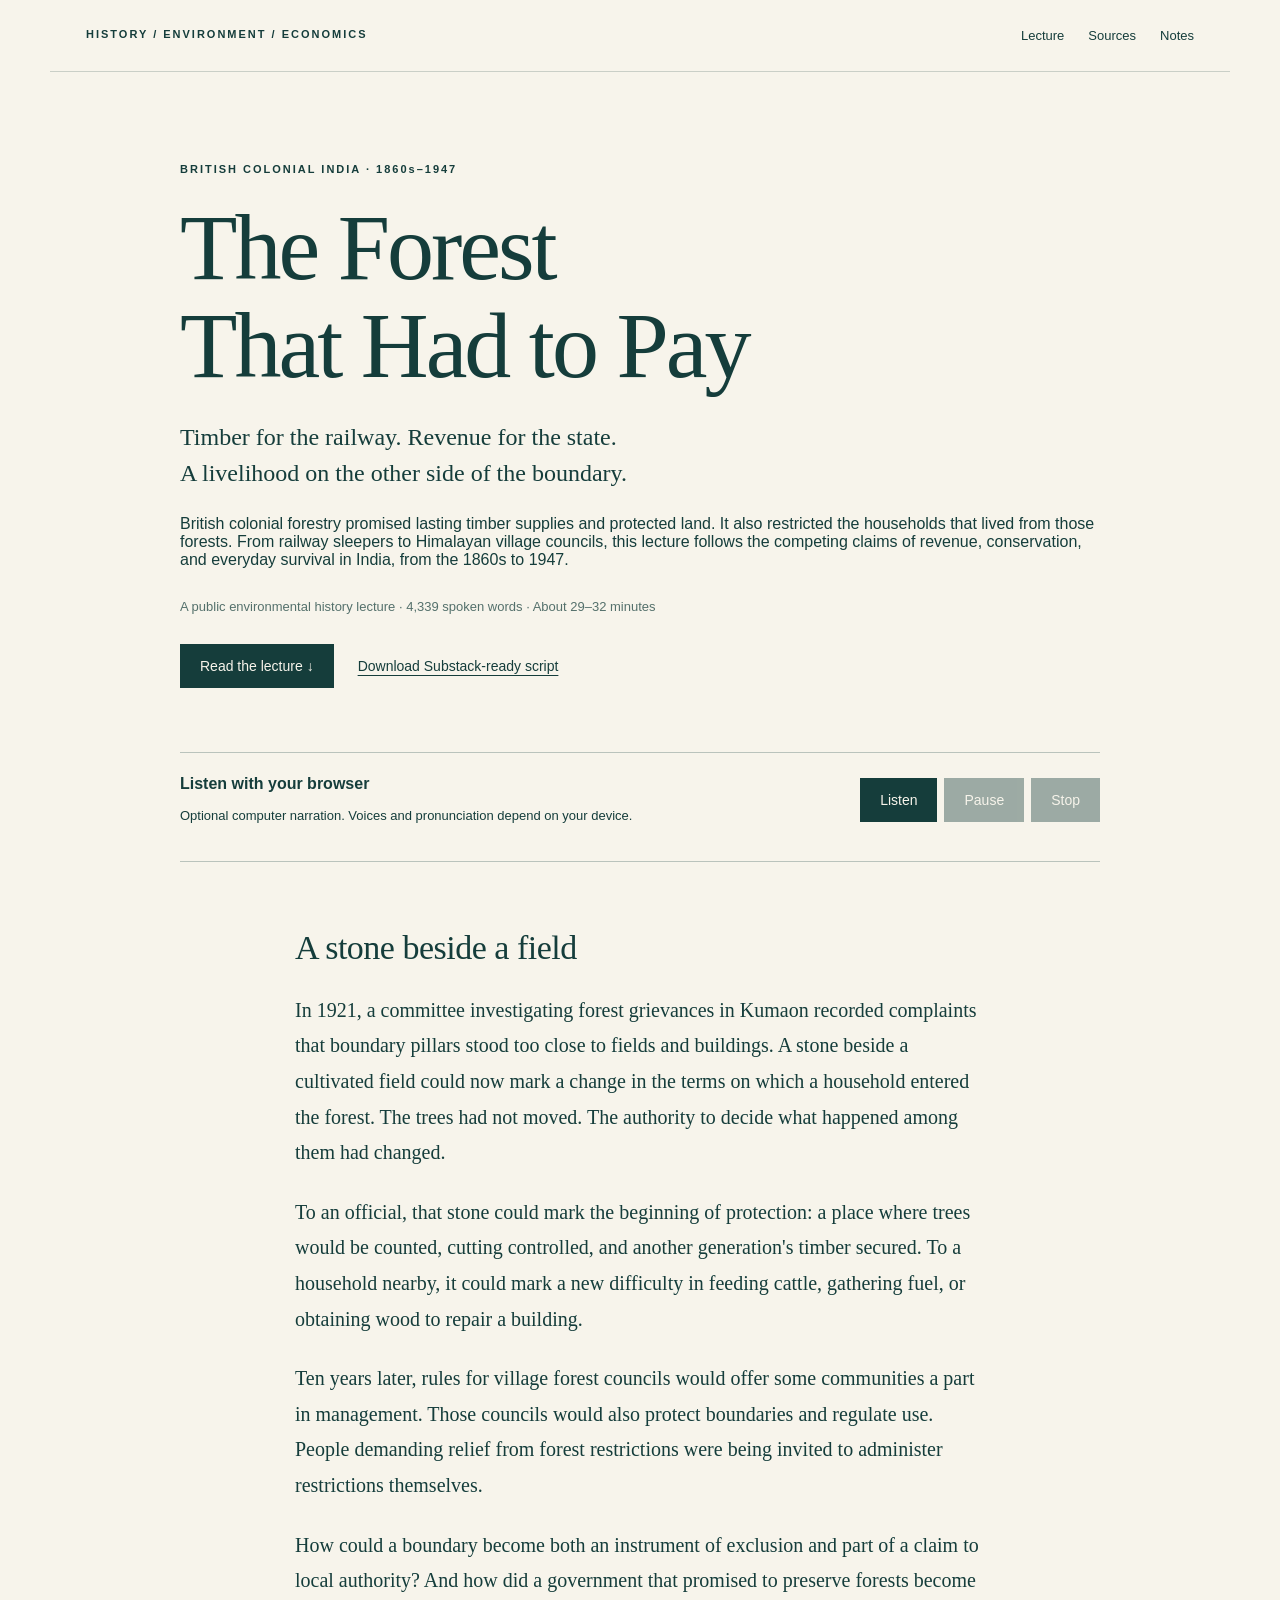
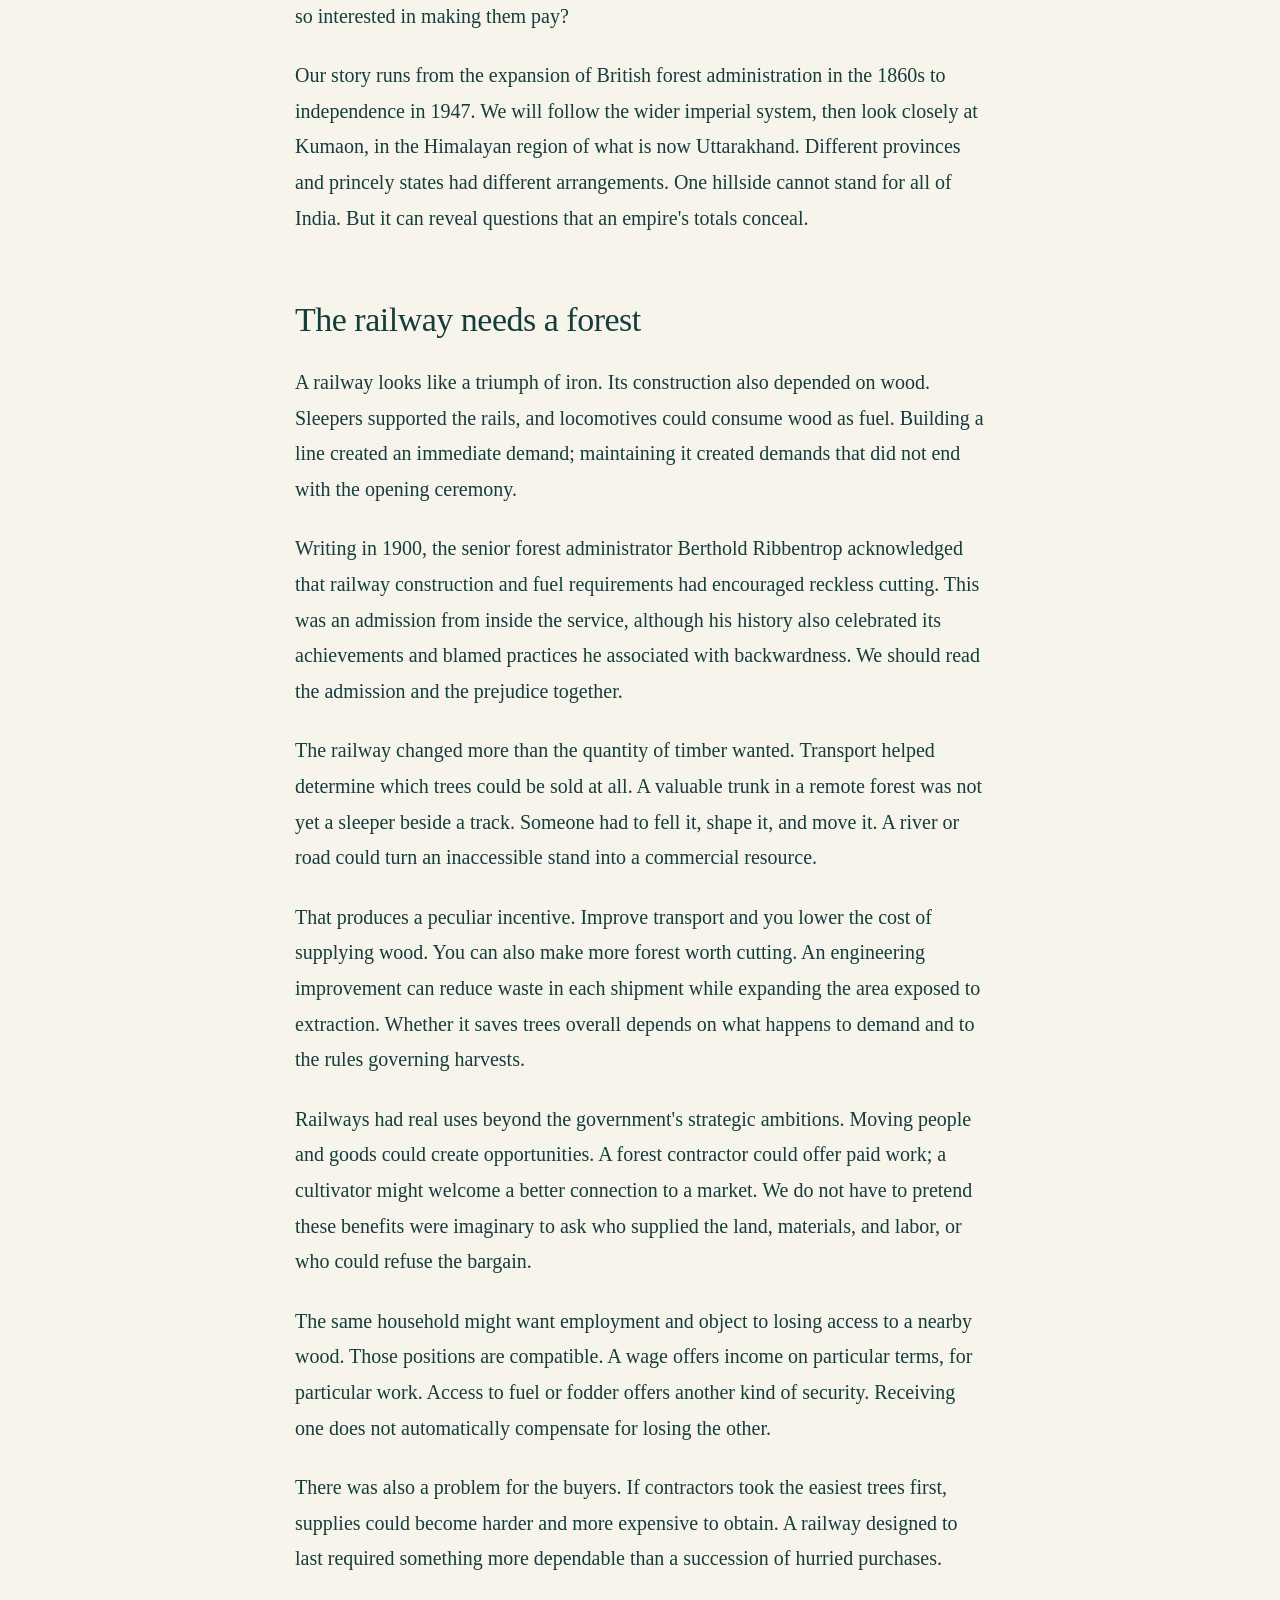
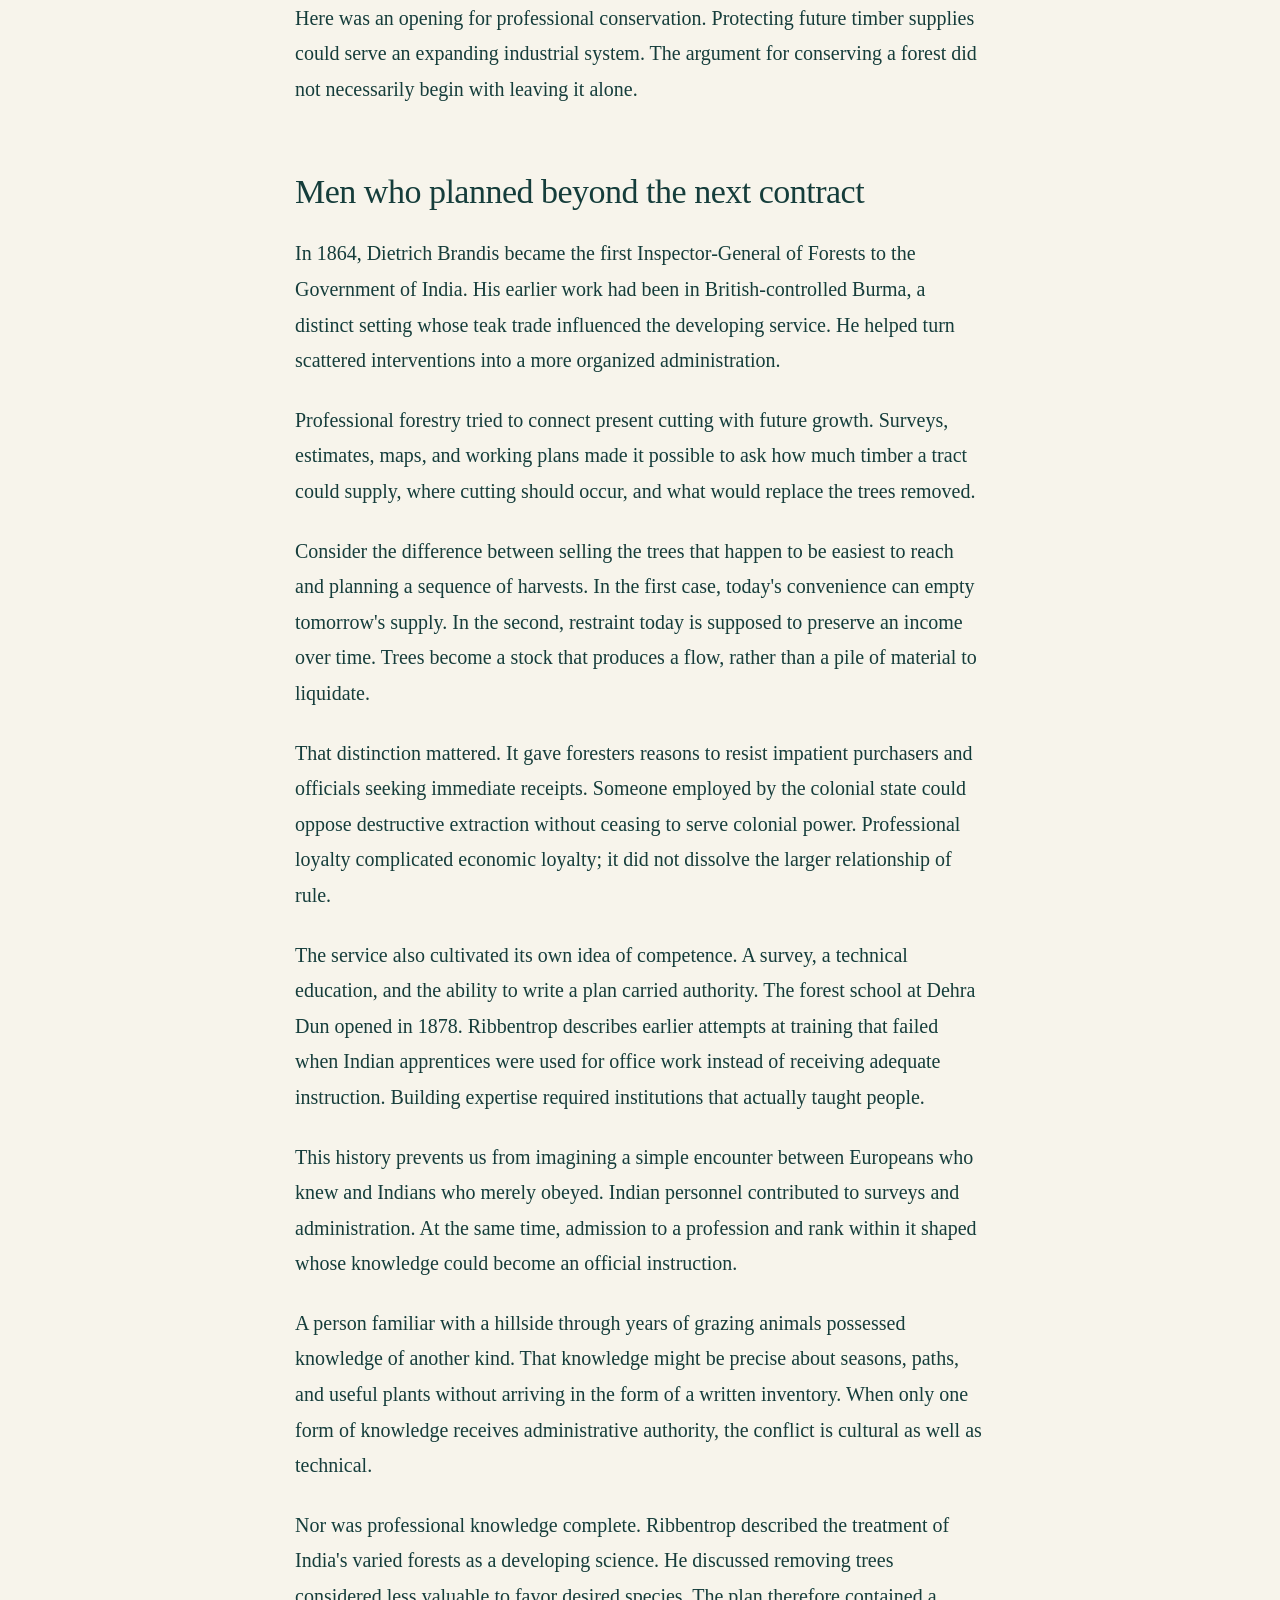
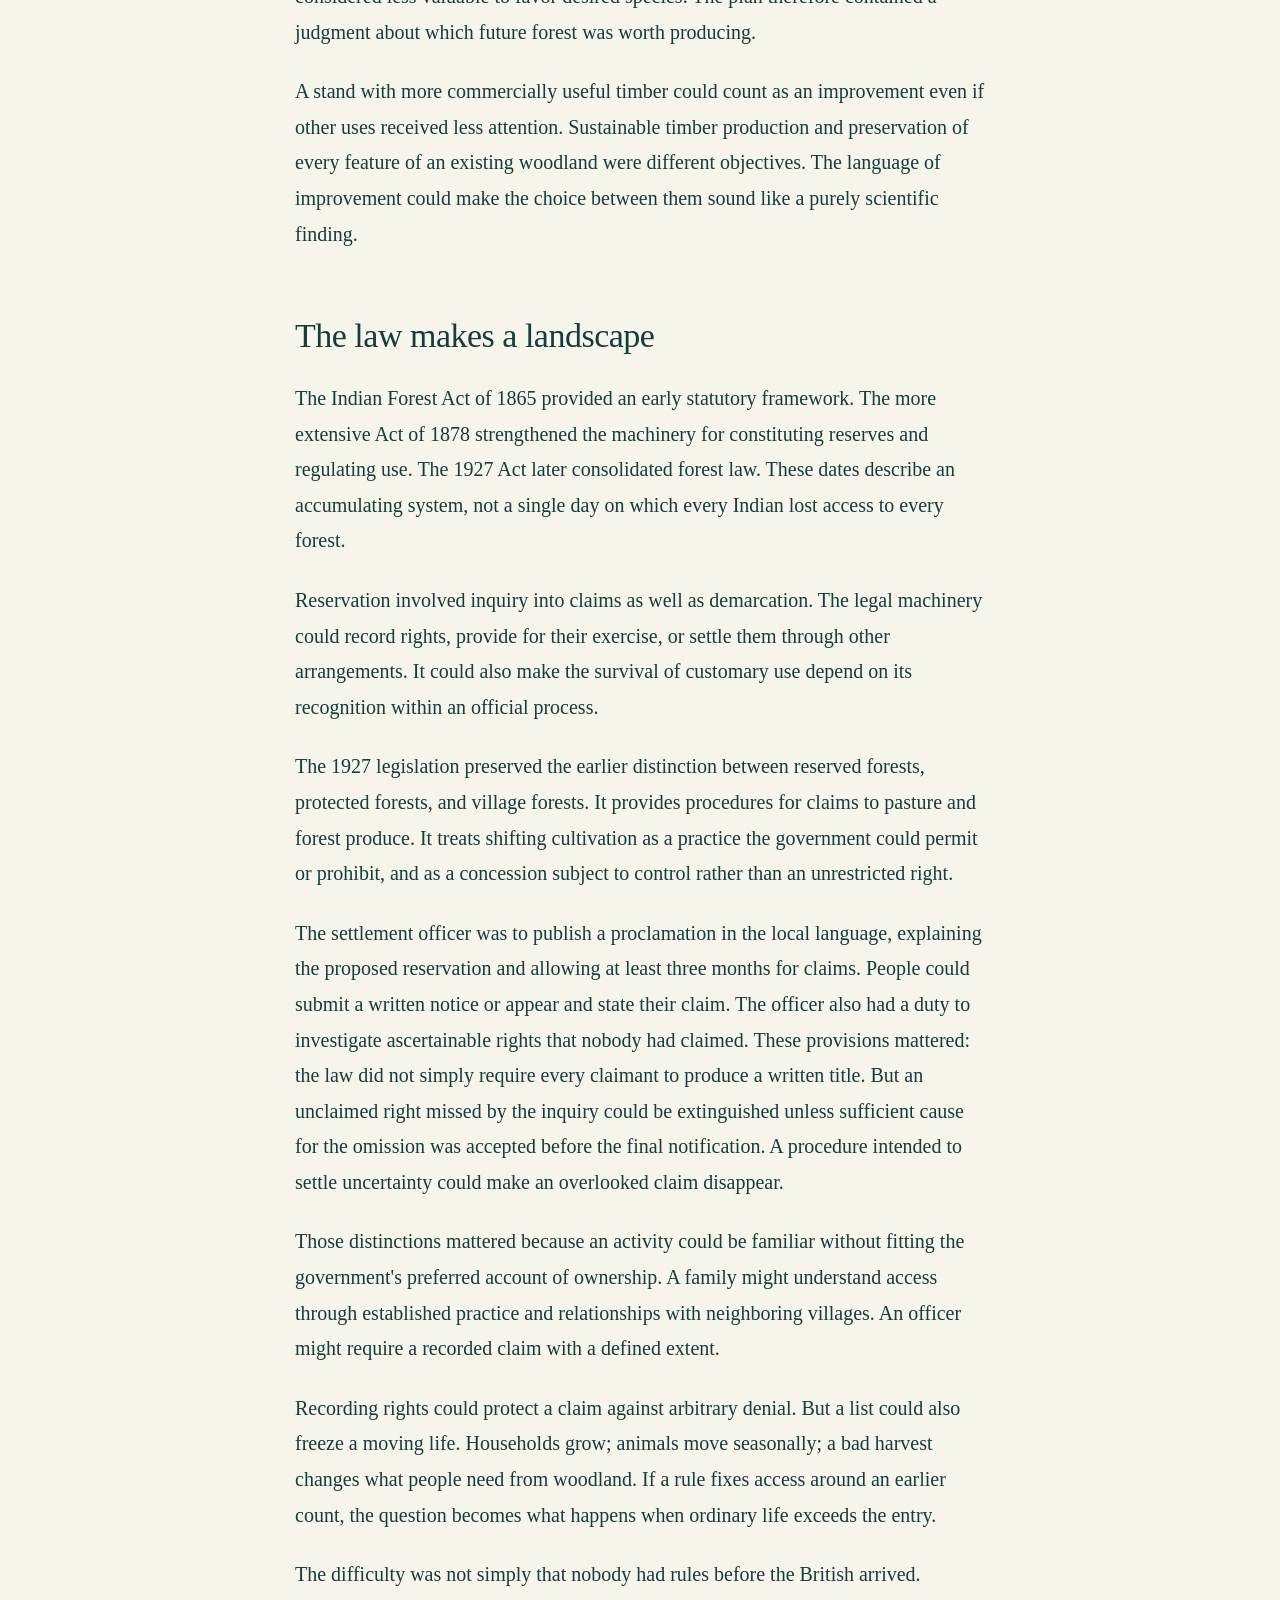
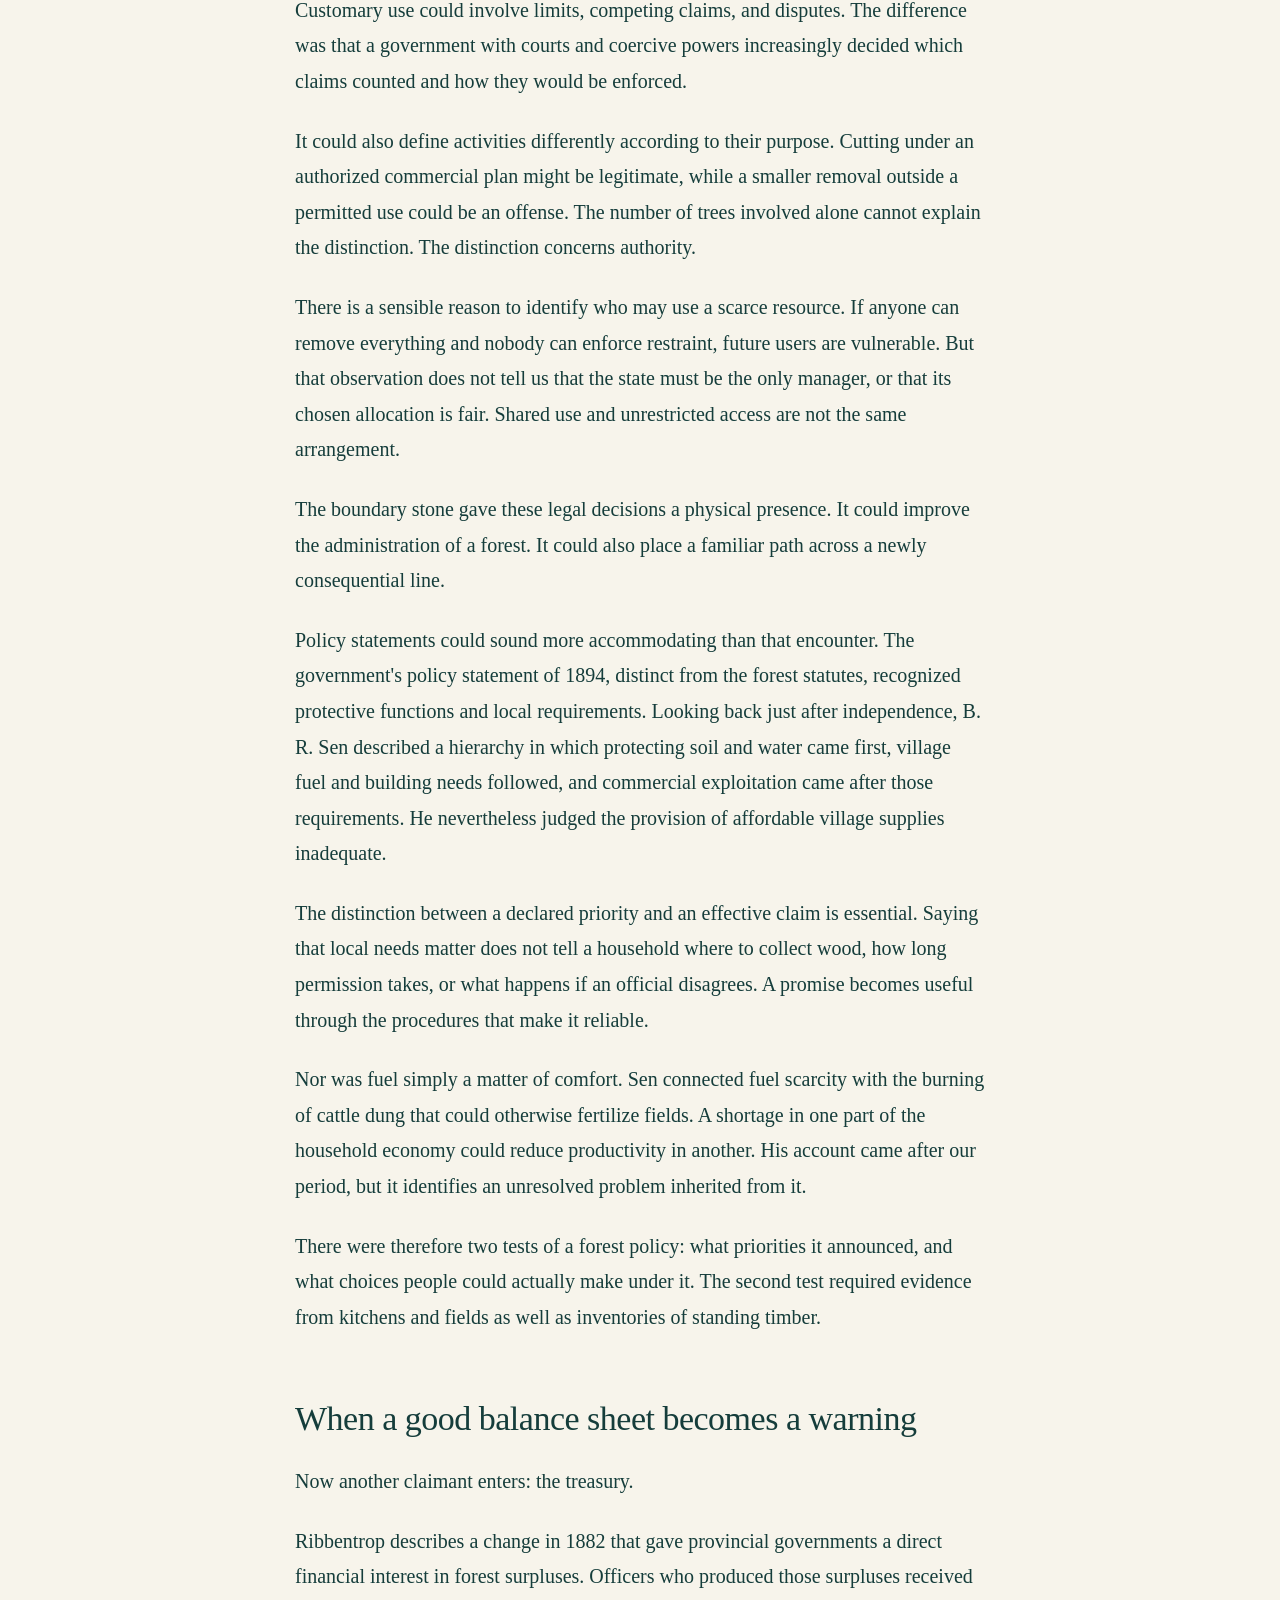
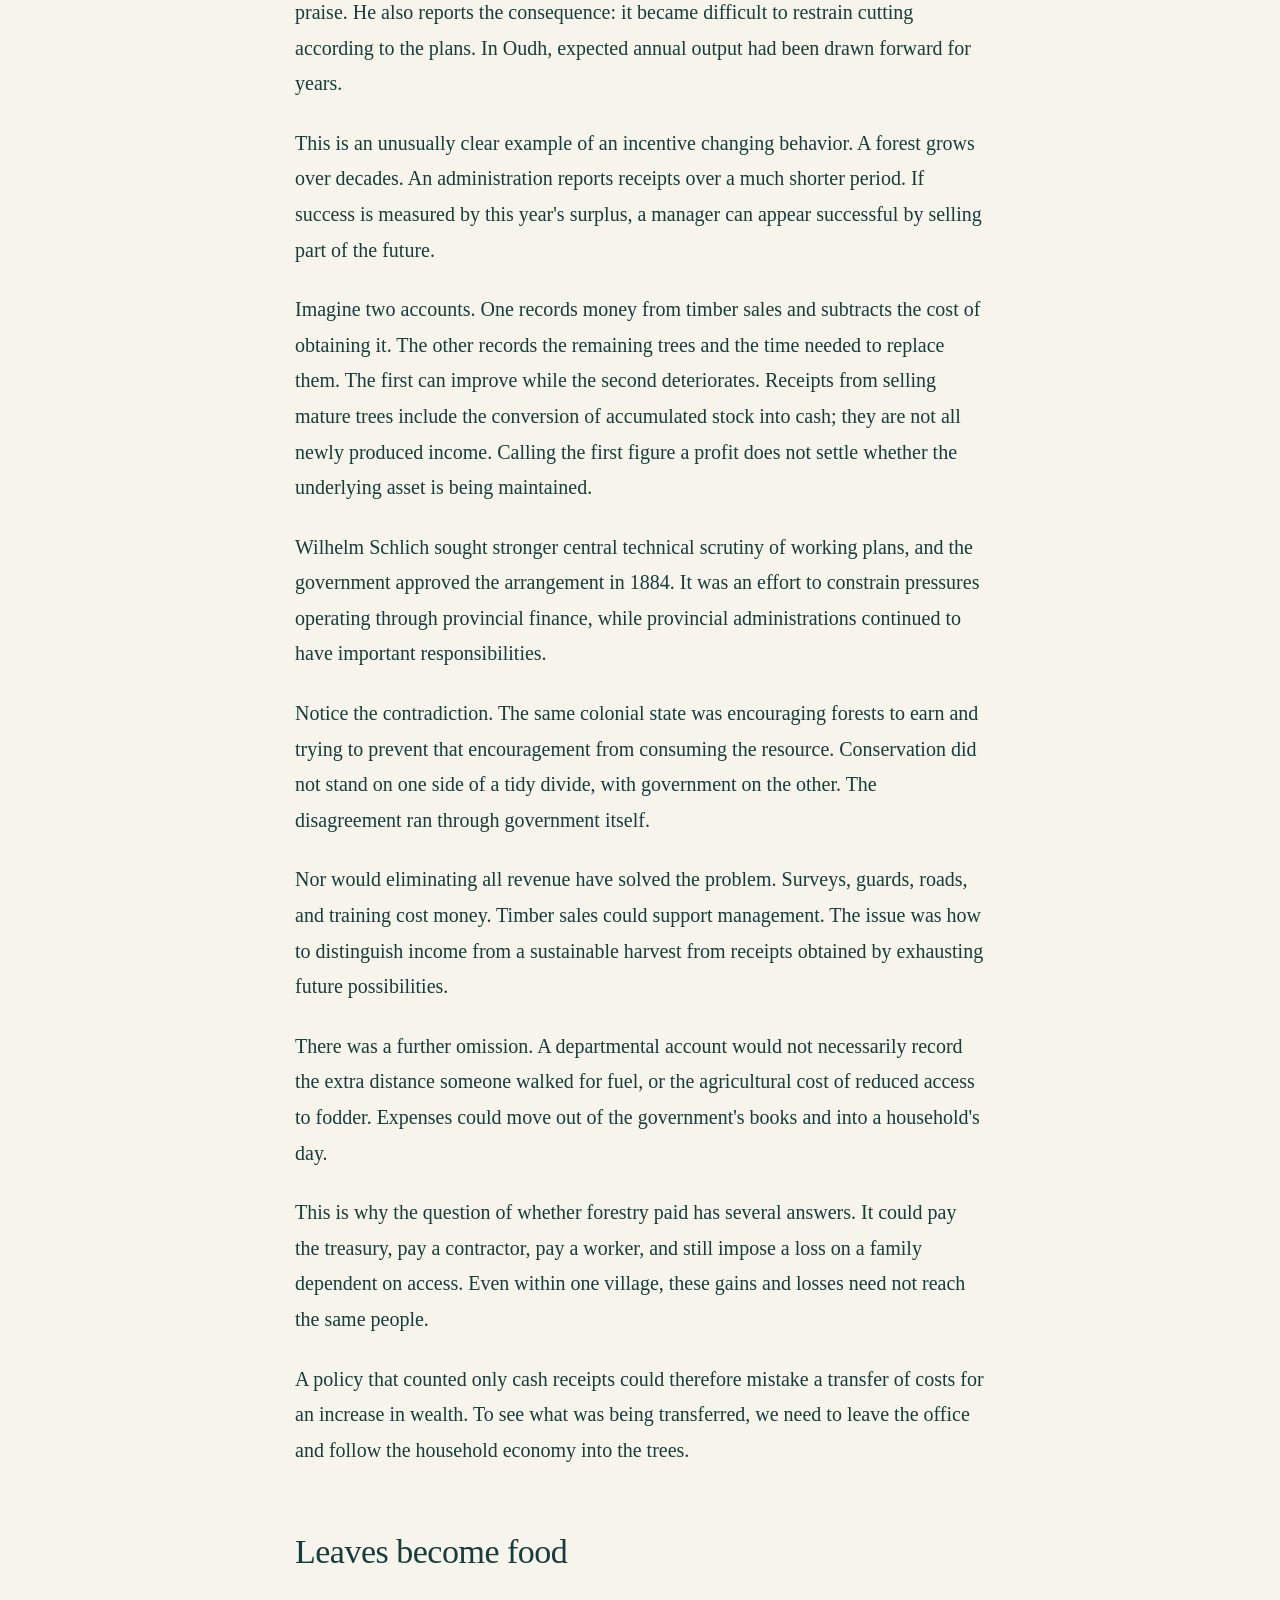
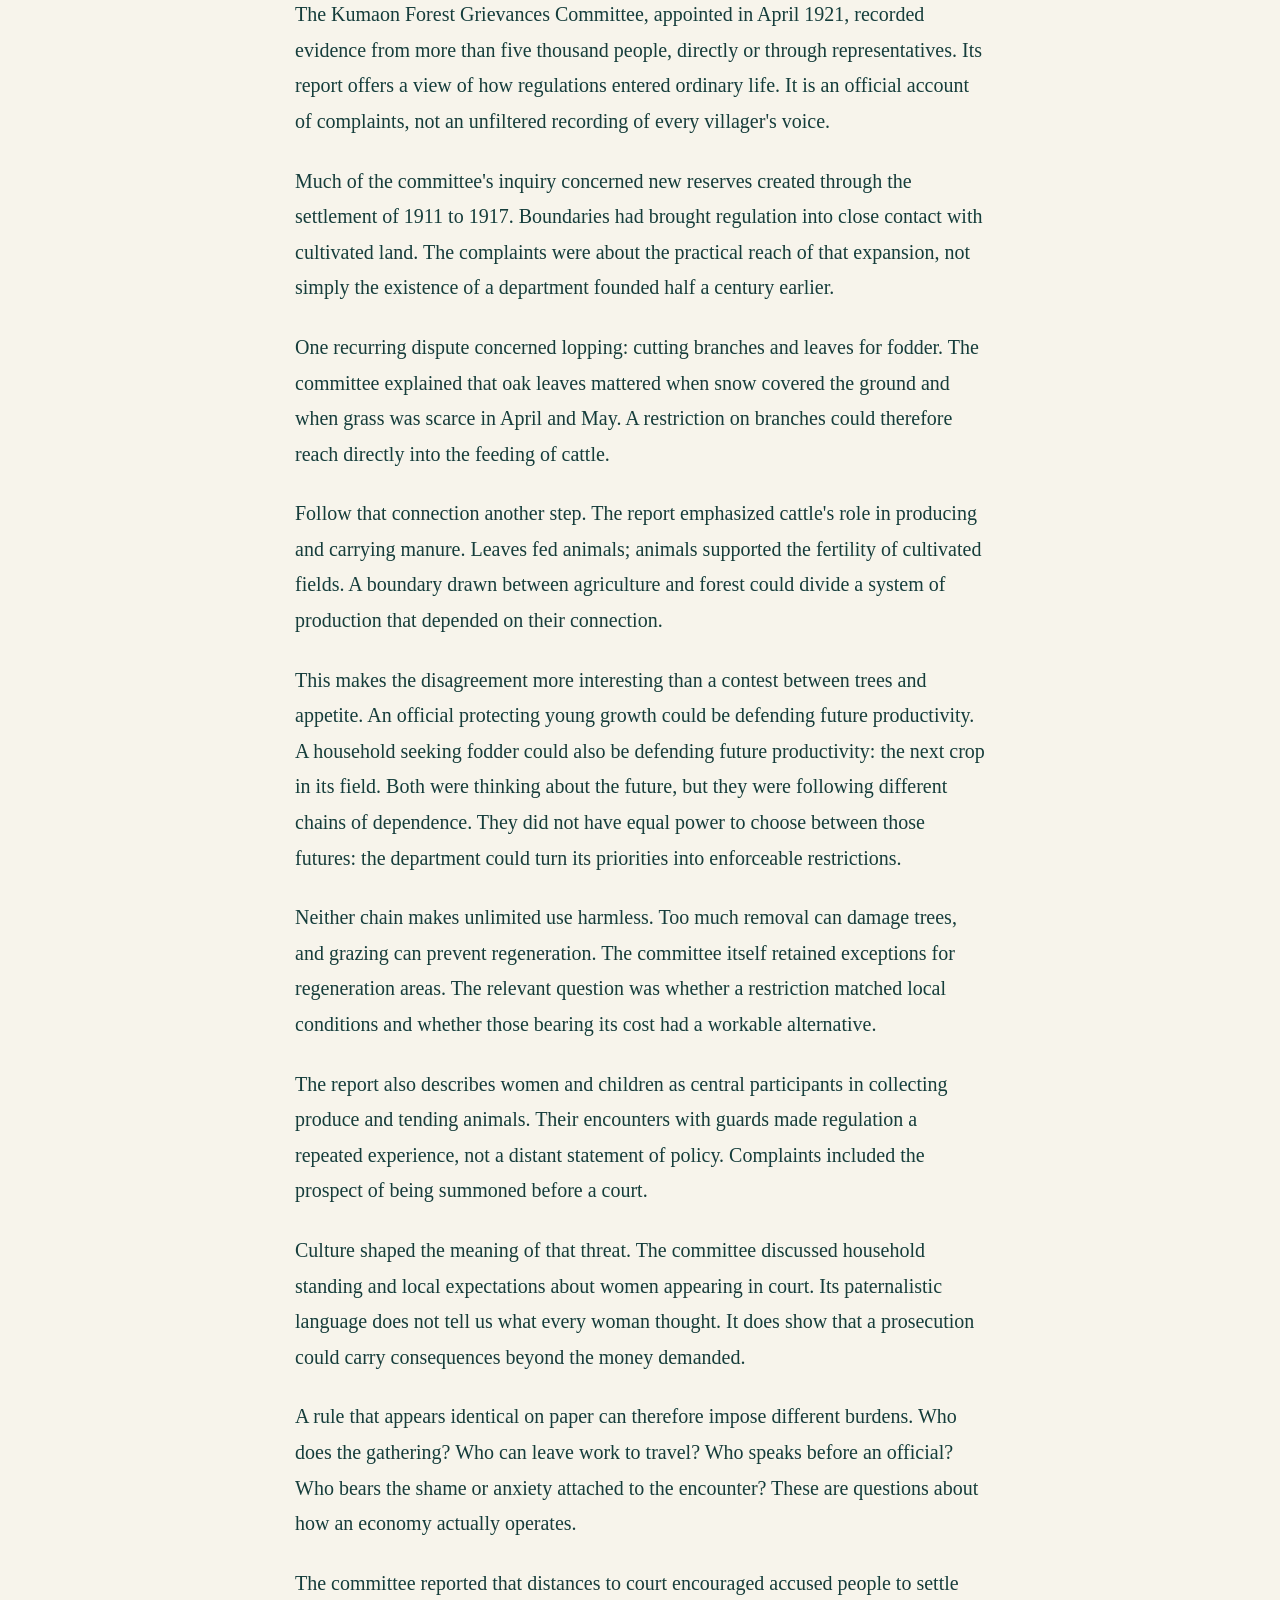
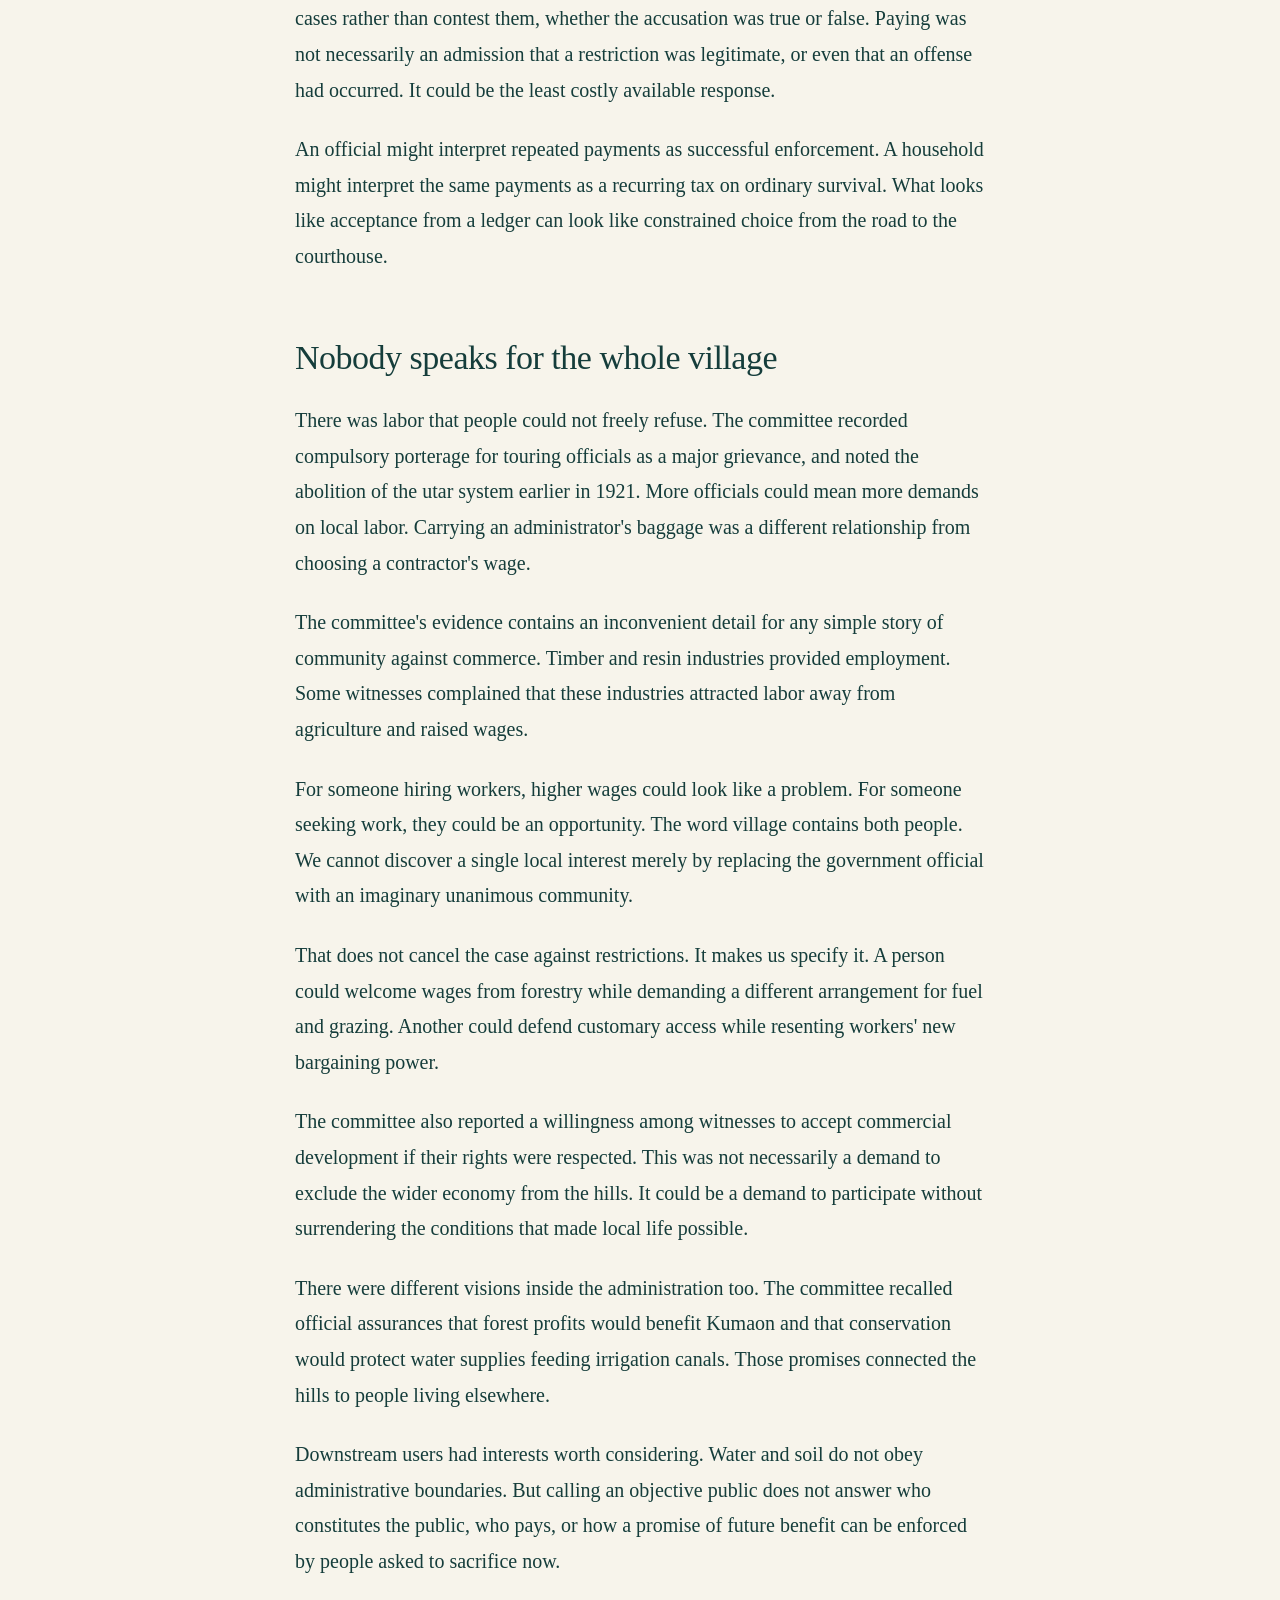
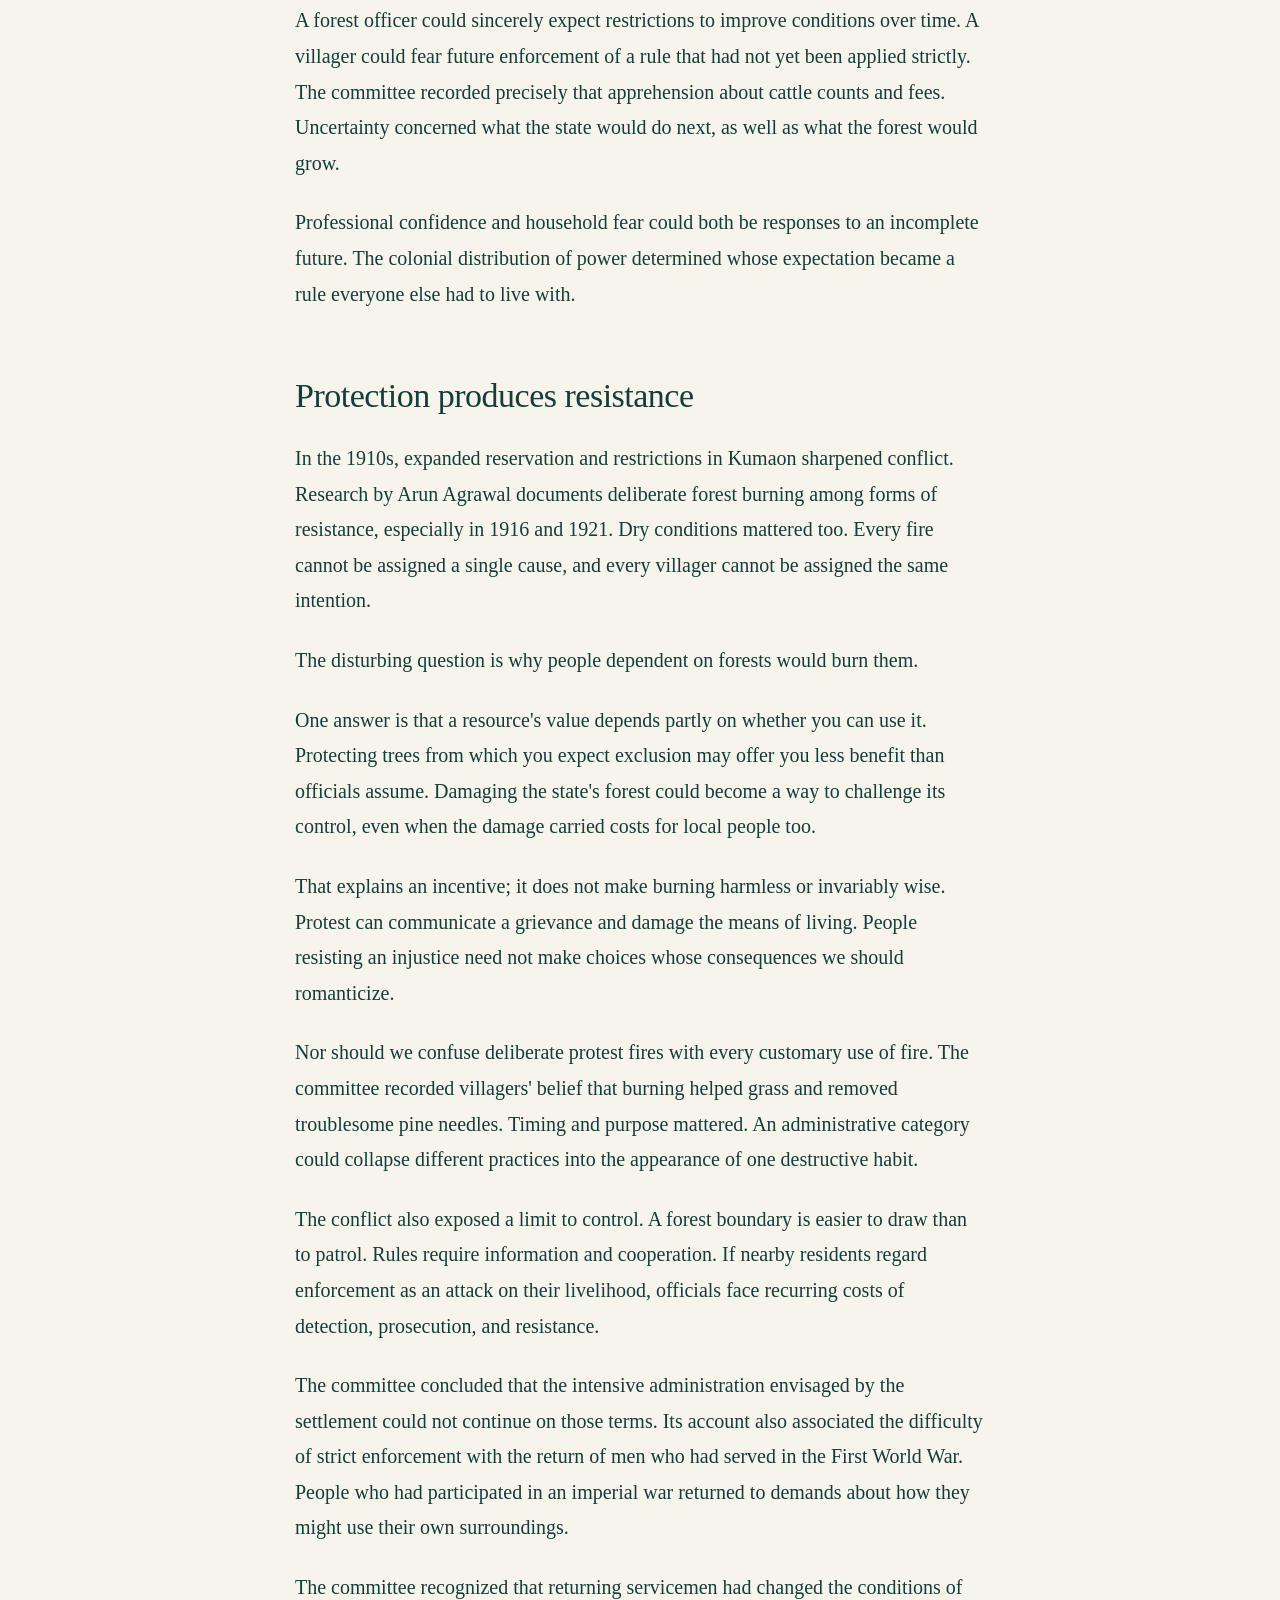
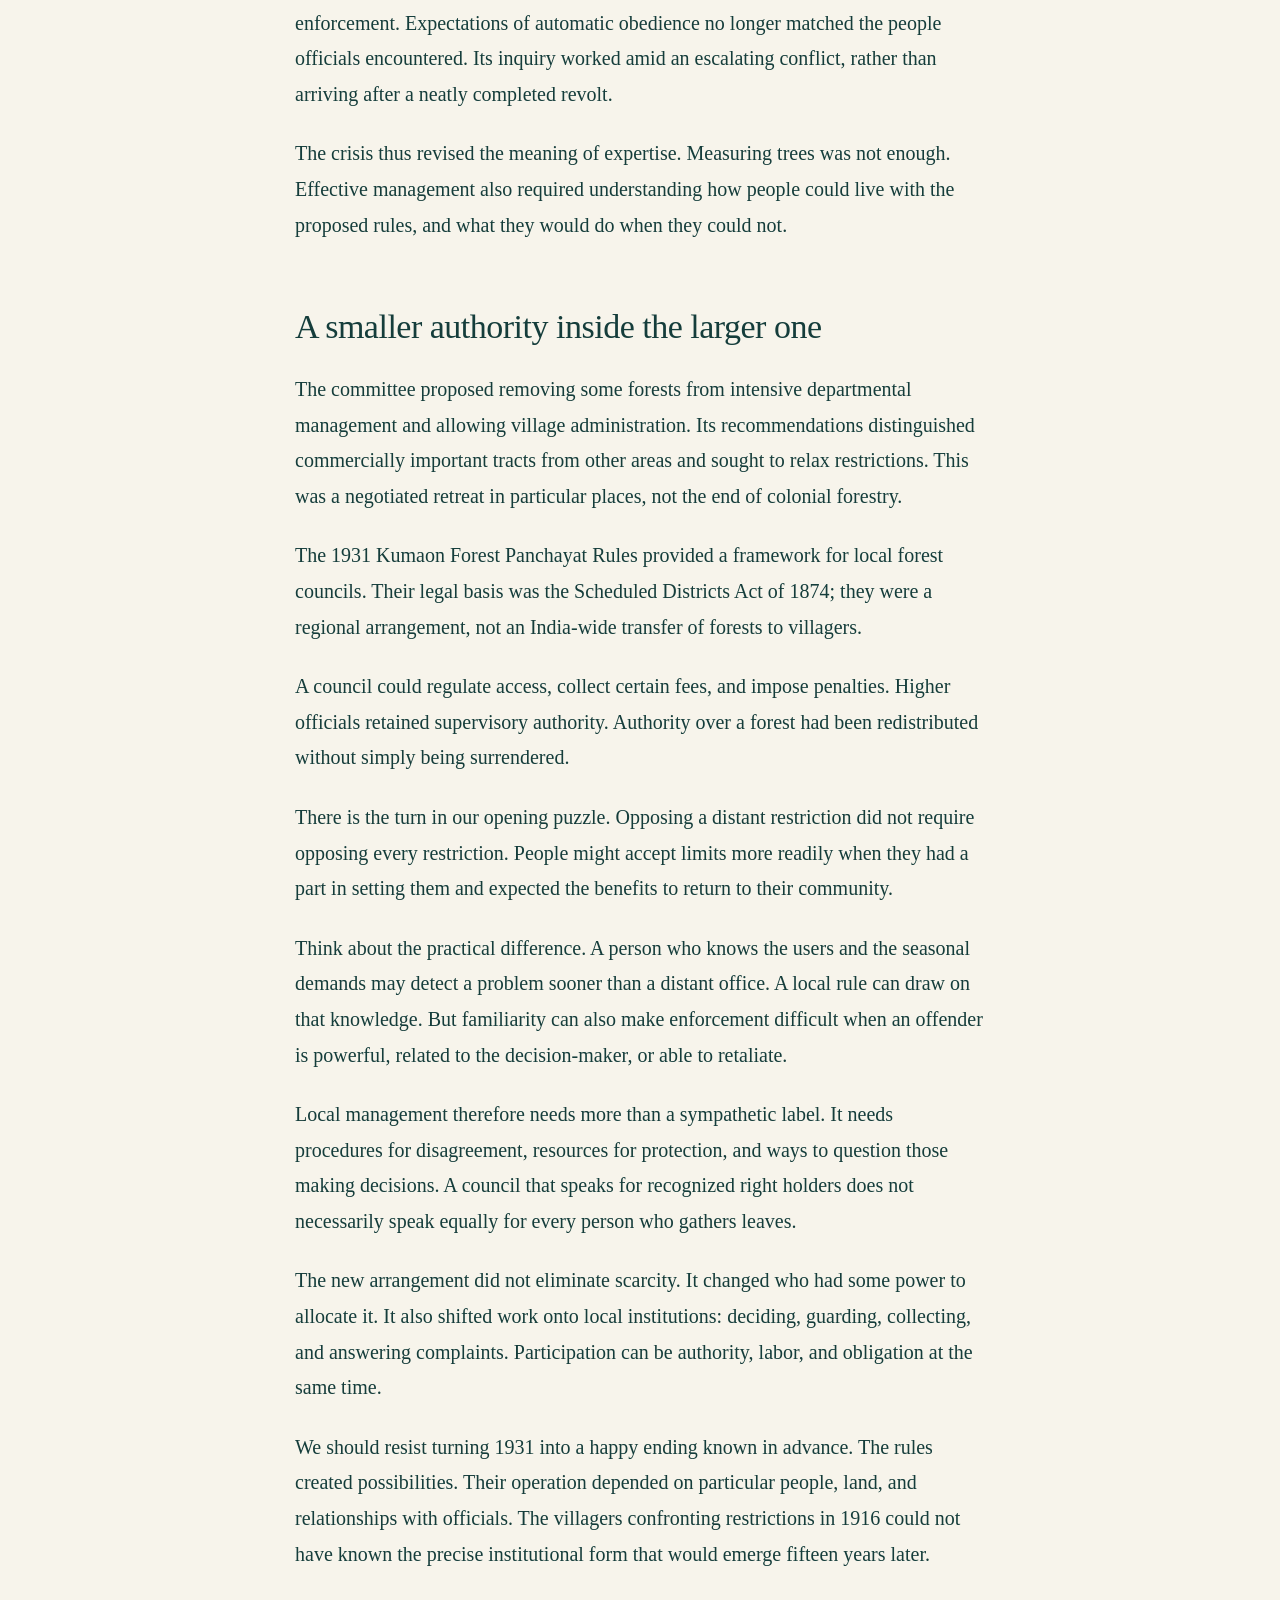
==== commit 81f0cec8: "Replace lecture with British colonial forestry history" ====
--- a/minamata-lecture/index.html
+++ b/minamata-lecture/index.html
@@ -1,114 +1 @@
-<!doctype html><html lang="en"><head><meta charset="utf-8"><meta name="viewport" content="width=device-width,initial-scale=1"><meta name="description" content="An environmental economics lecture about Minamata, cultural change, and why compensation could not finish the work of justice."><title>The Company That Owed a Town</title><link rel="stylesheet" href="style.css"></head><body><a class="skip" href="#lecture">Skip to lecture</a><header><a class="brand" href="#">HISTORY / ENVIRONMENT / ECONOMICS</a><nav><a href="#lecture">Lecture</a><a href="#sources">Sources</a><a href="#method">Method</a></nav></header><main><section class="hero"><p class="eyebrow">MINAMATA, JAPAN</p><h1>The Company<br>That Owed a Town</h1><p class="dek">A town’s prosperity. A poisoned sea.<br>A victory that created a new dependence.</p><div class="meta">A public environmental history lecture · About 28–32 minutes</div><a class="primary" href="#lecture">Read the lecture <span aria-hidden="true">↓</span></a><a class="download" href="substack-ready.md" download>Download Substack-ready script</a></section><section class="audio" aria-label="Browser narration"><div><strong>Listen with your browser</strong><p>Optional computer narration. Voices and pronunciation depend on your device.</p></div><div class="controls"><button id="listen">Listen</button><button id="pause" disabled>Pause</button><button id="stop" disabled>Stop</button></div><p id="audio-status" role="status"></p></section><article id="lecture"><h2 id="section-1">After the victory</h2>
-<p>A mother holds a microphone toward a company president. Her name is Fujie Sakamoto. The company is Chisso. Her daughter, Shinobu, was poisoned before birth by mercury pollution that reached her through the seafood her mother ate.</p>
-<p>The photograph comes from negotiations after the Minamata patients' court victory in 1973. Fujie wants an answer about annual payments. We cannot hear the exchange from the photograph. But we can see who is asking the question. A woman whose family had depended on others recognizing its suffering now requires an answer from the man at the head of the responsible company.</p>
-<p>This looks like an ending. It is also the beginning of a harder problem. Once families had made Chisso pay, what would happen if Chisso could no longer afford to pay? How could defeating the company in court give injured people another reason to need it to survive?</p>
-<p>The people in this story will not stay in the roles we might assign them. Company employees will challenge their employer. Families who fought Chisso will come to depend on its survival. And making suffering visible will raise a further question: who gets to decide what remains public?</p>
-<p>To understand that photograph, we must first understand why a company could become so difficult to challenge, and why a fishing community needed outsiders to recognize things its own members already knew were valuable.</p>
-<h2 id="section-2">Two kinds of prosperity</h2>
-<p>Minamata is a coastal city on Kyushu, in southwestern Japan. Chisso's factory supplied wages, business for shops, and public revenue. At one point, the factory and its employees accounted for more than half the city's tax revenue. An argument about the company was therefore also an argument about the resources that kept the town functioning.</p>
-<p>Employment carried status as well as income. Scholar Miyo Inoue describes a local hierarchy in which Chisso employment was prestigious and fishermen occupied a low position. That distinction matters. People do not judge an employer solely by comparing wages with the next available job. They also ask what a job says about their place in society.</p>
-<p>The sea supported another kind of competence. In an essay published in 2008, writer Michiko Ishimure recalled admiration for children's fishing knowledge and the later devaluation of rural life through ideas of modern advancement. This is a retrospective literary account, not a census of everyone's beliefs. It nevertheless helps us ask what a town loses when one kind of knowledge stops commanding respect.</p>
-<p>Knowing where to fish, recognizing a changing tide, feeding a household from local waters: these were productive capacities. Their value did not disappear because a factory wage was easier to count.</p>
-<p>Consider a fish eaten at home. It never enters a shop's receipts, yet it saves the family the price of a meal. If pollution makes that fish dangerous, the household loses food even when no sale has been canceled. If illness also removes a wage earner, while someone else stops work to provide care, the household needs more money just as its capacity to earn falls.</p>
-<p>Economists call a production cost imposed on others an external cost. Here, that phrase describes a transfer of work and suffering into kitchens, sickrooms, and boats. A factory account can show a profitable product while excluding the cost of the care that its waste makes necessary.</p>
-<p>Prestige compounds that exclusion. When factory work represents progress and fishing represents a past supposedly being left behind, damage to the coast can seem less consequential than damage to industrial output. That is a judgment about culture helping determine whose economic loss receives attention.</p>
-<p>And dependence reaches beyond the person on the payroll. A shopkeeper may earn a living from workers' purchases. A public official must consider the revenue supporting services. Each can have reasons to fear disruption without receiving the same benefits or suffering the same injuries. Calling Minamata a company town should make us examine those connections, rather than imagine a single community interest shared by everyone.</p>
-<p>For someone hoping to give a child a steadier income, a factory job could be an aspiration worth defending. That does not require believing that fishing was worthless. It requires believing that industrial employment offered opportunities the family did not otherwise have. Once we take that hope seriously, we can understand why evidence against a major employer could sound like a threat to a future people had worked toward.</p>
-<p>But the promise contained a weakness. A town that relied heavily on one employer was trusting decisions made inside that company. Its residents could help build the factory's success without controlling where it invested next. Protecting the company and protecting a family's long-term security were never guaranteed to be the same thing. That difference would become harder to ignore.</p>
-<h2 id="section-3">What became knowable</h2>
-<p>On May 1, 1956, Chisso's hospital reported an unexplained illness to the public health center. Its director, Hajime Hosokawa, participated in the investigation. The institution treating patients belonged to the company whose production would be implicated. Already, the boundary between company insiders and its challengers was less tidy than it might appear.</p>
-<p>The mechanism is now established. Chisso manufactured acetaldehyde. Methylmercury formed as a by-product, entered wastewater, accumulated in aquatic life, and reached people through seafood. The damage was neurological: sensation, coordination, speech, and vision could be affected. Exposure in pregnancy could injure a developing child.</p>
-<p>The chemical plant and the fishing household were therefore connected by a route that neither the wage contract nor the price of the chemical product recorded. Production changed the water; living organisms carried the waste; a familiar meal brought it into the body. The technology of industrial production was interacting with the ordinary technology of making a living from the sea.</p>
-<p>That is why calling this a conflict between industry and nature leaves out so much. Nature was already part of the household economy. The factory did not introduce economic activity into an otherwise idle landscape. It damaged another system of production, one whose equipment included boats and nets, but also experience, bodily skill, and trust in a source of food.</p>
-<p>But people confronting an unfamiliar illness in 1956 did not possess our completed explanation. Early fears of contagion encouraged discrimination against affected families. Such beliefs did economic work of their own: isolation could make it harder to obtain help or find allies. A household already carrying the costs of illness could acquire the additional burden of defending its place in the community.</p>
-<p>We must keep the dates straight. By late 1956, university researchers had linked the illness to poisoning through seafood; in 1959 they identified organic mercury as the suspected agent. Hosokawa's experiment using factory effluent produced symptoms in a cat. Chisso stopped the experiments. The National Institute's historical account states that by 1959 the company knew its wastewater was responsible and continued discharging it.</p>
-<p>Initial uncertainty cannot explain away that later knowledge. Nor does dependence on industrial jobs excuse continuing to expose other people to harm. Those facts explain the pressures surrounding decisions; they do not make the decisions defensible.</p>
-<p>There was a technological response that seemed to offer a way forward. In December 1959, Chisso completed wastewater-treatment equipment called the Cyclator. According to the National Institute for Minamata Disease, it did not remove methylmercury.</p>
-<p>A treatment plant sounds like an answer because it is something tangible: equipment has been installed, money has been spent, an intervention has occurred. But a machine must be judged against the particular danger it is supposed to remove. Investment in treatment and successful protection are different facts. Without that distinction, the appearance of technical action can become a substitute for asking whether people are safer.</p>
-<p>The practical test is simple to state, even when it is difficult to carry out: what is leaving the factory, what reaches people's food, and who can independently check the result? A reassuring label cannot answer those questions.</p>
-<p>The government formally identified the industrial cause in September 1968. Chisso had ended acetaldehyde production that May. Discovery, protective action, and official recognition therefore belong on different dates. The court victory still to come did not stop that production process.</p>
-<p>It is tempting to imagine a reliable sequence: doctors discover a danger, evidence identifies its source, and protection follows. Minamata breaks that sequence. Knowledge must pass through institutions whose members have livelihoods, authority, and reputations at stake. While they hesitate or resist, somebody continues bearing the risk.</p>
-<p>Even a warning to stop eating local fish would leave a practical question unanswered: what should people eat instead, and how would fishing households earn enough to buy it? Protection requires the means to act on advice. Otherwise, officials can issue a warning while leaving the exposed person to solve the conflict between immediate subsistence and future health. That is another way a public problem can be returned to the household.</p>
-<h2 id="section-4">Help now, claims later</h2>
-<p>Patients organized a mutual-aid society in 1957. In 1959, they protested at the factory gate. This movement existed well before the international photographs through which many outsiders would eventually encounter it.</p>
-<p>Organization let families compare experiences and make a common demand. It could also reduce the loneliness of approaching a powerful employer. But an association could not suspend the need for food, treatment, or assistance while negotiations continued.</p>
-<p>In December 1959, the society accepted consolation payments: 300,000 yen for a death, and annual payments of 100,000 yen for an adult patient or 30,000 yen for a child. The agreement restricted additional claims even if company wastewater were established as the cause.</p>
-<p>Listen to the difference between the two timetables inside that bargain. A household needs money now. The agreement seeks to settle what it may demand in the future. The first timetable concerns tonight's meal. The second may extend across a child's entire life.</p>
-<p>Try thinking about that choice without borrowing the verdict that would arrive fourteen years later. A family could know that it had been badly harmed and still not know whether a lawsuit would succeed, how much money it would cost, or how long a relative would need care. Accepting money could express determination to keep a household going. It need not express trust in the company or satisfaction with the amount.</p>
-<p>The company, meanwhile, had an interest in making future obligations predictable. A settlement could turn an open-ended conflict into a payment schedule. That is an explanation of the bargain's attraction to the payer, not proof that the bargain was fair. The same document could promise stability to one party while closing possibilities for the other.</p>
-<p>A signature obtained under those conditions does not tell us that the payment equaled the loss. Refusing would not restore health or produce an alternative source of income. Injury had already weakened the family's position before the bargaining began.</p>
-<p>Delay therefore has a price, and that price is unequal. A company can spread the work of a dispute across employees and continue selling products. A family may have to fit the same dispute around unpaid care. The longer a claim takes, the more resources maintaining it can consume. This helps explain why the ability to wait can matter as much as the strength of an argument.</p>
-<p>Ronald Coase emphasized that negotiating and enforcing agreements consumes resources. Applied here, that insight directs us toward practical questions: who can afford evidence, travel, legal assistance, and delay? The answer affects the agreement that becomes possible.</p>
-<p>There were also distinct losses. Compensation for damaged fishing livelihoods was different from compensation for injured patients. A payment for lost catches could not supply all the care required by a person with permanent disabilities.</p>
-<p>To change the next negotiation, families needed more than a better explanation. They needed the capacity to keep pressing it, and people beyond the town willing to pay attention.</p>
-<h2 id="section-5">Making a life recognizable</h2>
-<p>Ishimure's <em>Paradise in the Sea of Sorrow</em> appeared in 1969. Its literary representation brought patients, landscape, scientific material, and coastal life into the same account. It should not be read as a transcript of interviews, and her later essay is a separate work. The significance here is the challenge to a narrow description of what had been destroyed.</p>
-<p>A reader can understand a disease as a medical category while understanding very little about the person living with it. Literature can restore the activities and relationships that give a loss its meaning. It can make a fishing community appear as a place of knowledge and attachment, rather than merely a collection of low incomes beside a productive factory.</p>
-<p>That changes the question an audience is prepared to ask. Instead of asking only how much industrial output would be sacrificed by protection, it can ask what existing prosperity was sacrificed by pollution. The relevant comparison becomes fuller.</p>
-<p>Noriaki Tsuchimoto's 1971 documentary, <em>Minamata: The Victims and Their World</em>, emerged from months spent among patients. The crew stayed in a home already used for movement meetings. Their access depended on relationships within an existing campaign.</p>
-<p>A camera did not create these people's capacity to speak. It could carry their presence into another room, where viewers would have to spend time with them. That distinction keeps the families at the center of the story.</p>
-<p>Aileen Mioko Smith and W. Eugene Smith arrived in 1971 expecting to stay three months. They stayed three years. Their photographs and jointly authored book extended the struggle's reach. Their original timetable is a useful reminder that even sympathetic participants could underestimate how long the work would take.</p>
-<p>For a listener far from Japan, the photographs can seem to be where this history begins. That is a trick of distance. We encounter the event when a medium available to us carries it across the gap. The people in the picture have already been living it. By the time the Smiths arrived, patients had organized, accepted and challenged arrangements, and taken their case to court.</p>
-<p>Remembering that order changes whom we recognize as an actor. The photographers helped create an audience. The families had created demands. Both activities mattered, but they were different kinds of work. The story becomes less believable if one celebrated outsider is asked to do all of it.</p>
-<p>Publicity could make refusal embarrassing and help supporters understand why assistance mattered. It could not, by itself, establish legal liability. Evidence, lawyers, patient organization, and sustained negotiation still had different jobs to do. An audience could look away after reading a story. Families could not step outside the care their relatives needed.</p>
-<p>The potential economic contribution of an outside supporter was practical. Money for travel, help arranging a meeting, or time spent assisting a family could make it easier to sustain a claim. These examples describe how support can change bargaining power; they are not a ledger of what each artist supplied. The mechanism is the connection between attention and usable resources. Awareness matters most when it enables someone to do something previously beyond reach.</p>
-<h2 id="section-6">Allies nobody could take for granted</h2>
-<p>Patients and relatives sued Chisso in 1969. Other patients pursued different routes. Looking backward from a successful verdict, litigation can seem like the obvious choice. At the time, it required resources and exposed families to delay and possible defeat. Its result was not available to guide their decision.</p>
-<p>One Chisso union acknowledged its failure to support patients in 1968; members later testified for plaintiffs. It demanded compensation while opposing dismissals.</p>
-<p>Workers could need their employer and still insist that it answer for poisoning other people. Their economic dependence did not dictate one permanent political position. Nor did supporting patients require them to stop caring about their own jobs.</p>
-<p>And job security was already in question. In 1967, before the patients filed their lawsuit, Chisso announced a plan for substantial job cuts at Minamata. The union's later defense of employment therefore cannot simply be dismissed as a refusal to face pollution. Workers were confronting a company that could threaten their livelihoods through its business decisions as well as harm their neighbors through its waste.</p>
-<p>They could hope that a responsible employer would both compensate patients and preserve decent work. Those demands might be difficult to reconcile financially. Yet insisting on both challenged the assumption that the company alone should decide which dependent group would bear the loss. Workers and patients did not become identical. They found a reason to contest the same concentration of power.</p>
-<p>The point is not to distribute innocence evenly. The company responsible for the discharge and the families seeking care did not occupy equivalent positions. The point is to explain how an alliance became possible inside a town where challenging the company had seemed to threaten the town itself.</p>
-<p>On March 20, 1973, the court found Chisso liable and rejected the 1959 agreement as contrary to public order and morals. The document that had restricted future claims could no longer shield the company.</p>
-<p>That reversal changes the meaning of the earlier bargain. What had looked like a settlement was a stage in an unfinished struggle. Families who had accepted urgently needed help had not permanently surrendered their claim to justice.</p>
-<p>The resulting compensation arrangements included lump sums, pensions, medical expenses, and nursing care. These were resources for arranging future life: transport to treatment, assistance at home, and time that relatives might otherwise have to supply without pay.</p>
-<p>Think about the difference between a single payment and a dependable stream of care. A lump sum can discharge debts or meet an immediate need. Long-term assistance answers a different question: who will be there next year, or when a parent can no longer do the lifting, traveling, and daily organizing? A child injured before birth may need support through changes in the entire household around her.</p>
-<p>We do not have to invent a private conversation in the Sakamoto home to understand why annual payments mattered. The request itself tells us that the future was at issue. Responsibility had to become something a family could plan around.</p>
-<p>That is the moment behind Fujie Sakamoto's microphone. An enforceable obligation existed. The next question was how that obligation would reach people, year after year.</p>
-<h2 id="section-7">The people beyond the verdict</h2>
-<p>Compensation depended on certification. People denied recognition continued seeking relief through litigation and other procedures. Establishing the company's responsibility did not establish every individual's access to support.</p>
-<p>An eligibility rule may look administrative from a distance. For a household, it determines whether help arrives or another struggle begins. The standard of proof allocates the consequences of uncertainty. When recognition is difficult to obtain, people needing care may carry those consequences themselves.</p>
-<p>In 1977, community screenings of Minamata films brought information to Shiranui coastal communities. Accounts describe fears among fishing cooperatives about losing markets and fears among residents about ostracism if they sought certification. Some viewers recognized possible symptoms through the screenings.</p>
-<p>The conflict is painful precisely because fishing livelihoods mattered. If news of illness threatens the reputation of the catch, protecting a market can create pressure to keep sickness quiet. The community's interest as a seller and an injured resident's need for recognition can pull apart.</p>
-<p>This does not justify intimidation. It explains why a public showing of a film could do more than produce sympathy. It could lower the cost of finding information and discovering that another household faced the same problem. We cannot count diagnoses or compensation awards caused by those screenings from these accounts. We can identify the barrier they confronted.</p>
-<p>The existence of a right is only part of its value. People must know about it, be able to claim it, and survive the social and practical costs of doing so. A judgment cannot perform all that work.</p>
-<p>Recognition could also divide neighbors. One household might receive compensation while another, experiencing symptoms it believed were related, remained outside the system. To an administrator, the difference might follow from a diagnostic standard. To the people living beside one another, it could look like a judgment about whose suffering was real.</p>
-<p>Standards are necessary; simply declaring that everyone qualifies would not resolve every question of cause or need. But the costs of an error run in both directions. Paying an ineligible claim uses resources. Rejecting an injured person can leave a life without essential support. A defensible system has to acknowledge both mistakes and explain who bears them. Administrative neatness alone is not a sufficient measure of justice.</p>
-<p>Distribution matters here as much as artistic production. A film circulating only among already sympathetic viewers can reinforce conviction without reaching people who need its information. Bringing it to a community changes who can encounter it and what they might do with it. The audience is part of the explanation. In these screenings, a viewer could be considering a neighbor's reputation, a family livelihood, and a possible illness at the same time.</p>
-<h2 id="section-8">A debtor that must stay alive</h2>
-<p>There was another obstacle: the company's finances. In 1978, a government-backed arrangement enabled Kumamoto Prefecture to issue bonds and lend the proceeds to Chisso. Public support helped sustain compensation while preserving the obligation of the responsible company to pay.</p>
-<p>Now the opening puzzle has an answer. Before the judgment, dependence on Chisso's wages and taxes had made confrontation costly. After the judgment, compensation added another reason that its financial condition mattered. Making the company owe money did not make its capacity to produce that money unlimited.</p>
-<p>For an injured household, a bankrupt debtor's acknowledged responsibility would not necessarily buy next month's care. Keeping money flowing could require public intervention. The victory was real, but collecting its benefits involved a risk that the verdict itself could not abolish.</p>
-<p>This is not an argument against imposing liability. Without it, the costs would remain with households that had not caused the pollution. It is an argument for asking where the risk of interrupted payment belongs. Should patients have to absorb another crisis because the party that injured them cannot meet its obligations?</p>
-<p>Historical arrangements already included a treatment guarantee fund financed with Chisso capital. A broader independent care fund with an explicit public guarantee is a policy possibility, not a description of the exact system Minamata adopted. It could provide eligible patients' care while pursuing reimbursement separately. Taxpayers or another identified source would cover shortfalls. Fair eligibility, appeals, and patient participation would remain essential. Separating care from collection would redistribute financial risk; it would neither erase the company's debt nor supply money without cost.</p>
-<p>There is a larger lesson in the sequence. Prevention, liability, and reliable care are different achievements. A society can fail at the first, eventually achieve the second, and still struggle with the third.</p>
-<p>There is an uncomfortable incentive here too. If public money always arrives after a disaster, a firm might expect others to absorb some of the risks it creates. That possibility matters. It is a reason to design prevention, oversight, and financial responsibility before harm occurs. It is not a reason to make an already injured person go without assistance in order to teach a company a lesson.</p>
-<p>The distinction gives us something useful to carry into other disputes. Ask separately what would discourage dangerous conduct, what would establish responsibility, and what would keep people alive and cared for after failure. One policy may contribute to all three. We should not assume that it does merely because it punishes someone or produces a large settlement.</p>
-<h2 id="section-9">Whose story remains?</h2>
-<p>Something similar happened to public visibility. Photographs helped make suffering recognizable. Their continued circulation could also put a family's intimate life beyond its control.</p>
-<p>In 1998, Aileen Smith and Tomoko Kamimura's parents agreed to suspend future publication and exhibition of the photograph commonly known as <em>Tomoko and Mother in the Bath</em>. The memorandum returned discretion to the parents; copyright and the negative were not transferred, and existing publications were unaffected.</p>
-<p>Being seen had helped the struggle. Choosing how to be seen was another claim to authority. A family need not remain permanently available as an emblem because others once learned something important from its image.</p>
-<p>The later feature film <em>Minamata</em> offers another complication. Aileen welcomed its ability to bring new people into the conversation, while distinguishing its emotional force from documentary accuracy. Celebrity can attract an audience; a story centered on a famous photographer can also move the organizers toward its margins. Her response gives us reason to consider both consequences without dismissing the film or treating it as historical evidence.</p>
-<p>Return, finally, to Fujie holding the microphone. At first we saw a victim questioning an executive. Now we can recognize more: the years needed to make that question answerable, the financial arrangements needed to sustain the answer, and the family's authority to decide how its life would be represented.</p>
-<p>The company owed compensation. The people it harmed also needed dependable care and the power to speak on their own terms. A compelling photograph can bring us to their history. Listening through that history should change what we understand the photograph to demand.</p></article><section class="endnotes" id="sources"><p class="eyebrow">FOLLOW THE EVIDENCE</p><h2>Sources & further reading</h2><p>The annotated version connects claims to supporting sources and distinguishes historical events from the proposed care arrangement.</p><a href="annotated-lecture.md" download>Download the annotated lecture</a><ul><li><a href="https://kyotojournal.org/insights-from-asia/aileen-mioko-smith-pt1/">Opening photograph and caption</a></li><li><a href="https://nimd.env.go.jp/archives/english/minamata_disease_in_depth/">National Institute for Minamata Disease: background</a></li><li><a href="https://escholarship.org/content/qt2m404199/qt2m404199.pdf">Inoue dissertation, 2018</a></li><li><a href="https://apjjf.org/ishimure-michiko/2732/article">Ishimure's later essay and introduction</a></li><li><a href="https://nimd.env.go.jp/syakai/webversion/pdfversion/e024038_chap2.pdf">Investigation history</a></li><li><a href="https://www.env.go.jp/en/chemi/hs/minamata2002/ch2.html">Industrial cause</a></li><li><a href="https://www.env.go.jp/en/chemi/hs/minamata2002/ch3.html">medical account</a></li><li><a href="https://nimd.env.go.jp/english/qa/medicine/">National Institute: medical questions</a></li><li><a href="https://nimd.env.go.jp/archives/english/minamata_disease_in_depth/cause_investigation/">Cause investigation</a></li><li><a href="https://gkbn.kumagaku.ac.jp/minamata/en/marchives/chronology/page/3/">Chronology</a></li><li><a href="https://gkbn.kumagaku.ac.jp/minamata/en/marchives/chronology/page/2/">Early movement chronology</a></li><li><a href="https://www.pref.kumamoto.jp/uploaded/attachment/17889.pdf">Kumamoto Prefecture account</a></li><li><a href="https://www.nobelprize.org/prizes/economic-sciences/1991/coase/lecture/">Coase's Nobel lecture</a></li><li><a href="https://www.env.go.jp/en/chemi/hs/minamata2002/ch4.html">Official compensation history</a></li><li><a href="https://doi.org/10.3390/arts8020041">Study of Tsuchimoto's practice</a></li><li><a href="https://nimd.env.go.jp/archives/english/faq/countermeasures/">Compensation arrangements</a></li><li><a href="https://www.env.go.jp/en/chemi/hs/minamata2002/ch5.html">Subsequent disputes</a></li><li><a href="https://www.env.go.jp/en/wpaper/1995/eae240000000065.html">Government financial history</a></li><li><a href="https://www.icett.or.jp/learn/abatement/kumamoto/trials/">Historical fund</a></li><li><a href="https://japan-forward.com/bookmark-minamata-author-aileen-smith-talks-about-the-book-and-the-johnny-depp-movie/">Aileen on the film</a></li><li><a href="https://arnoldkling.substack.com/p/aids-and-a-blue-dress">AIDS and a Blue Dress</a></li><li><a href="https://arnoldkling.substack.com/p/movies-of-the-1970s">Movies of the 1970s</a></li><li><a href="https://arnoldkling.substack.com/p/the-1980s-and-1990s-bond-market">The 1980s and 1990s bond market</a></li><li><a href="https://arnoldkling.substack.com/p/introducing-the-1960s-the-beatles">Introducing the 1960s: The Beatles</a></li><li><a href="https://arnoldkling.substack.com/p/economic-policy-from-reagan-through">Economic Policy from Reagan through Clinton</a></li></ul></section><details id="method"><summary>How the lecture was developed</summary><p>This revision draws on the written versions of Arnold Kling’s lectures. The notes below concern narrative method; they do not claim that the recordings were heard. Earlier drafts received separate OpenAI and Gemini 4 Argon editorial reviews. Historical claims were checked selectively against linked sources; AI suggestions were screened before use.</p><h1 id="section-10">Reading notes for the Minamata revision</h1>
-<p>Read on October 22, 2026. All five linked written lectures were publicly accessible, and their narrative bodies were read through their conclusions. This is engagement with the written texts, not a claim to have listened to recordings. These notes assess narrative method; they do not independently verify every historical or economic assertion in Kling's lectures. Each source discussion stays below 160 words.</p>
-<h2 id="section-11">AIDS and a Blue Dress</h2>
-<p><a href="https://arnoldkling.substack.com/p/aids-and-a-blue-dress">Text</a></p>
-<p>The opening juxtaposes two official communications whose explicitness serves different purposes. The middle earns the comparison through activists learning medical expertise, changed public identification with patients, Koop's professional obligations overruling expected political loyalty, and the legal and media machinery surrounding Clinton. The conclusion returns to communication after the listener understands its institutional uses. Its final complication is especially useful: ending one investigative statute does not end the public appetite that sustained exposure. The interpretation accumulates because a change initially associated with protection also enables humiliation. The transferable method is to follow a capacity across different uses, rather than merely alternate two stories. For Minamata, responsibility can become enforceable while payment still depends on the responsible company's survival. Do not borrow the lecture's categorical implication that AIDS-era frankness necessarily caused later scandal politics; it is an interpretation requiring argument, not an established universal law.</p>
-<h2 id="section-12">Movies of the 1970s</h2>
-<p><a href="https://arnoldkling.substack.com/p/movies-of-the-1970s">Text</a></p>
-<p>The opening studio auction looks like cultural destruction. The intervening account makes uncertainty about audiences an explanation for delegated creative control, then treats marketing, distribution, and merchandising as discoveries that alter financing decisions. Individual films supply evidence of both demand and changing social permissions. The conclusion revisits the auction as a condition of creative opportunity; commercial recovery then narrows that opportunity. This is stronger than a parade of famous works because the listener can explain why they became possible. It also acknowledges that successful mass entertainments possess artistic value. Minamata should similarly show how institutional incentives change what people can do: wages make criticism costly; organizing and cultural circulation expand support; compensation creates a new concern about company solvency. Culture must affect those choices. Avoid importing sweeping assertions that particular films could never be made today without separate evidence.</p>
-<h2 id="section-13">The 1980s and 1990s bond market</h2>
-<p><a href="https://arnoldkling.substack.com/p/the-1980s-and-1990s-bond-market">Text</a></p>
-<p>An occupation in fiction establishes a puzzle about changed status. The technical middle explains mortgages, tradability, and corporate financing before returning to cultural glamour and financial failure. The conclusion reinterprets the opening intermediary's fortune by asking who ultimately bears risk. Culture is also causal: the account describes an intended critique of finance attracting aspirants. That response is more revealing than listing books as decorations. Its useful contradiction is that expanding access to finance and weakening responsibility for losses can grow from the same arrangements. For Minamata, prestige attached to industrial employment should help explain deference, while literature and documentary can challenge whose knowledge counts. Follow the distribution of gains and harms through actual institutions. Do not imply that acknowledging industrial benefits creates a morally equivalent defense of continuing harmful discharges after evidence accumulates.</p>
-<h2 id="section-14">Introducing the 1960s: The Beatles</h2>
-<p><a href="https://arnoldkling.substack.com/p/introducing-the-1960s-the-beatles">Text</a></p>
-<p>The broadcast opening depicts an event larger than contemporary observers can interpret. The account then distinguishes musicians' preparation and contingent opportunities from the market created by demographic size, spending power, private radio listening, and concentrated television distribution. A further turn asks what these specific performers changed beyond riding existing demand. The later emphasis on conventional tastes and electoral behavior checks the temptation to mistake visible rebellion for the entire society. The closing restores uncertainty to the original broadcast. Minamata needs this distinction between conditions and agency: company dependence helps explain resistance, but patients and their allies still make consequential choices. A documentary's availability is not proof of universal persuasion. Show what cultural work offered audiences and organizers without claiming an unmeasured effect on the court or treating national attention as unanimous conversion.</p>
-<h2 id="section-15">Economic Policy from Reagan through Clinton</h2>
-<p><a href="https://arnoldkling.substack.com/p/economic-policy-from-reagan-through">Text</a></p>
-<p>The opening dissident adviser introduces the difference between predictions and outcomes. Tax promises, revised policies, exchange-rate effects, popular anxiety, and later surpluses repeatedly change which initial judgments seem persuasive. The ending broadens from forecasting to institutional adaptation and the capacity for bipartisan bargains. Narrative tension comes from commitments made before results were known, rather than from chronological surprise alone. The text itself contains sweeping economic generalizations and an unstable distinction between Feldstein's actual warning and the inflation fears attributed to the period; these should not be copied as fact. The useful method is disciplined dating of knowledge. Minamata's 1956 uncertainty, stronger evidence in 1959, litigation choices in 1969, and obligations after 1973 must remain distinct. Later knowledge cannot be projected backward, but uncertainty about details cannot erase contemporaneous evidence of danger.</p>
-<h2 id="section-16">Proposed Minamata narrative architecture</h2>
-<p>Retain Fujie Sakamoto's microphone as the opening scene, but pose a sharper puzzle: how could compelling a company to support poisoned families leave those families exposed to its financial weakness? Let the influence of <em>AIDS and a Blue Dress</em> emerge through shifting obligations and the changing consequences of public visibility; keep explicit acknowledgment in the reading list and these notes.</p>
-<p>Begin the history with two forms of valued livelihood: the sea's knowledge and subsistence, and industrial employment's income and status. Then make investigation a sequence of dated decisions, distinguishing initial uncertainty from later evidence. The company doctor's work disrupts an easy division between insiders and opponents. The 1959 agreement shows urgent care needs becoming bargaining disadvantage.</p>
-<p>Bring culture into the action repeatedly: stigma isolates; Ishimure makes coastal life intelligible beyond wage measures; documentary and photography help families reach outside audiences. Explain these mechanisms without claiming art single-handedly won the case. Workers' later support complicates the expected jobs-versus-patients alignment.</p>
-<p>Let the court victory deliver genuine change, then reveal certification and payment security as its unfinished consequences. Public financial support makes the opening puzzle newly intelligible. End at the microphone: the demand for annual support concerns the future's reliability, not only the past's monetary value. Compress the hypothetical fund proposal so it does not displace the historical climax.</p></details></main><footer>The Company That Owed a Town · Environmental history for a public audience</footer><script src="audio.js"></script></body></html>+<!doctype html><html lang="en"><head><meta charset="utf-8"><meta name="viewport" content="width=device-width,initial-scale=1"><meta http-equiv="refresh" content="0;url=../colonial-forestry/"><link rel="canonical" href="https://scproom.github.io/Environemtal-Econ/colonial-forestry/"><title>The Forest That Had to Pay</title></head><body><p>The lecture now covers British colonial forestry in India. <a href="../colonial-forestry/">Read or listen to The Forest That Had to Pay</a>.</p></body></html>
